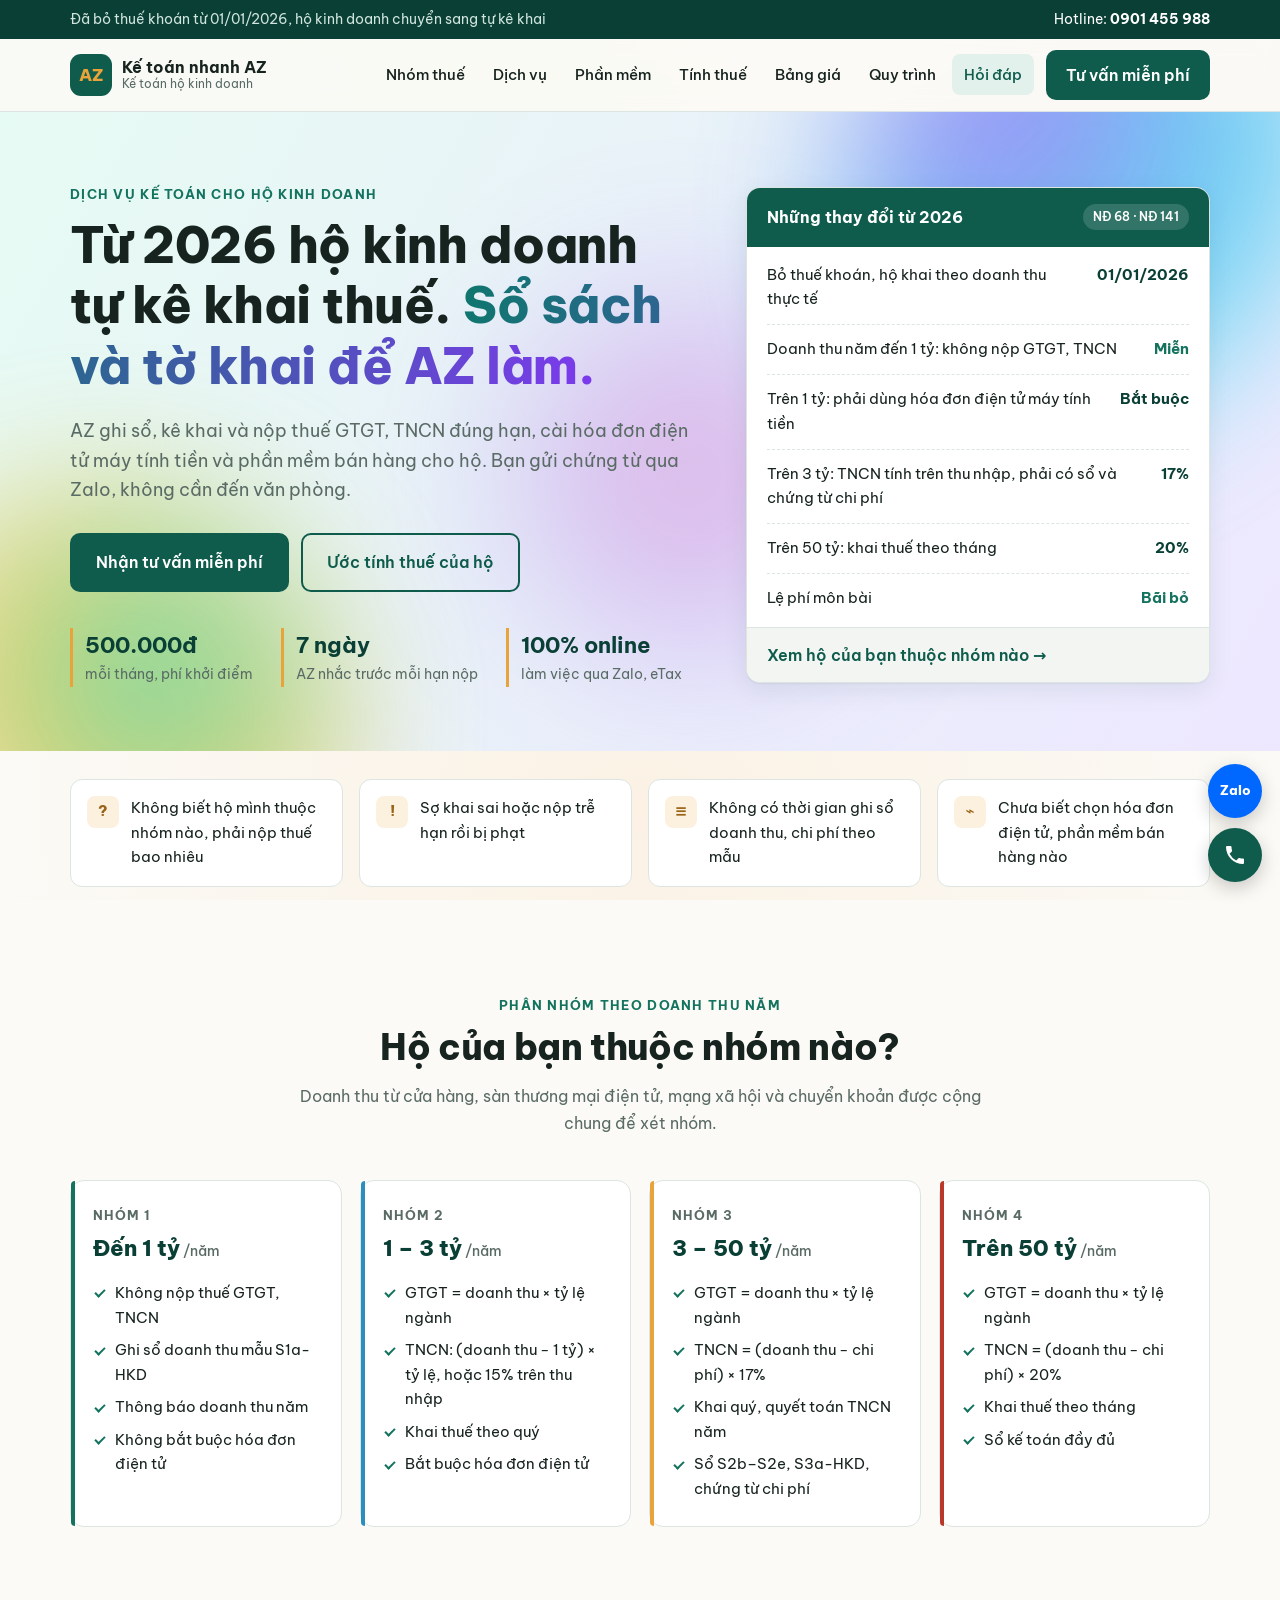
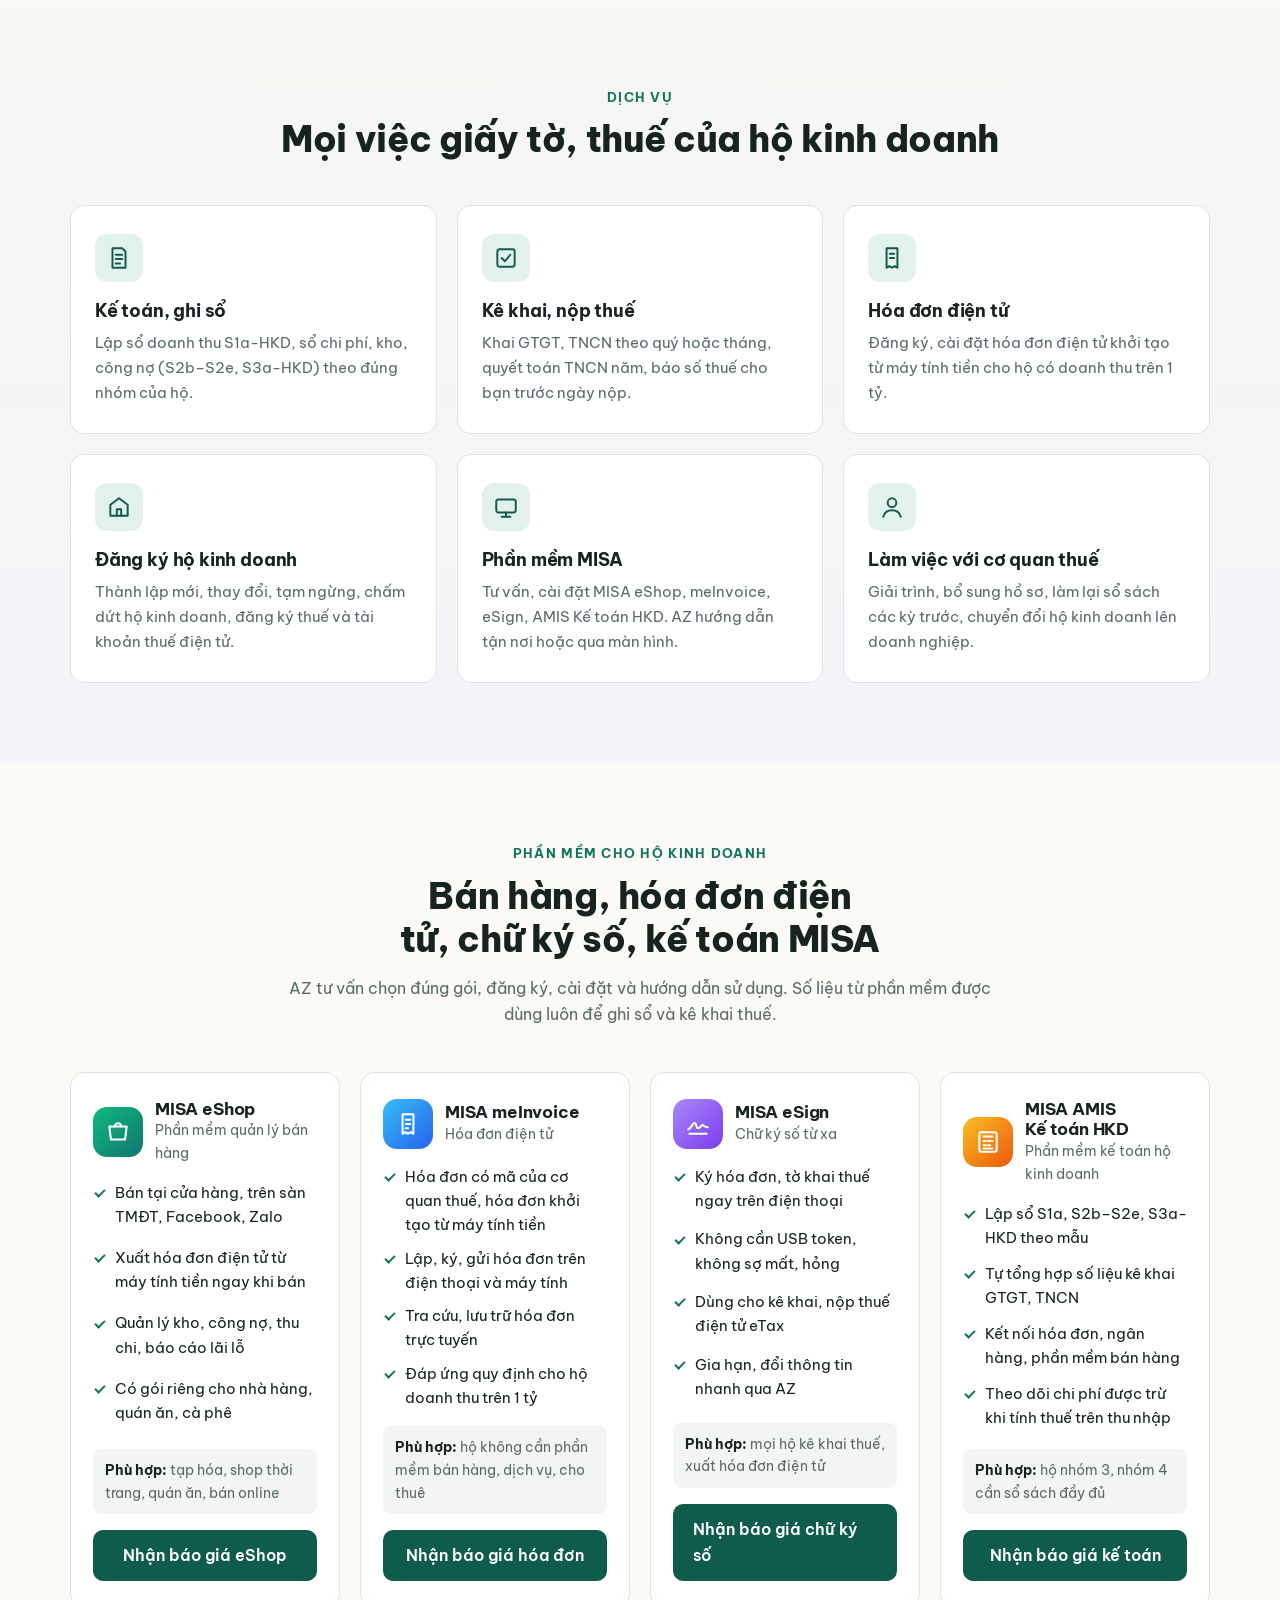
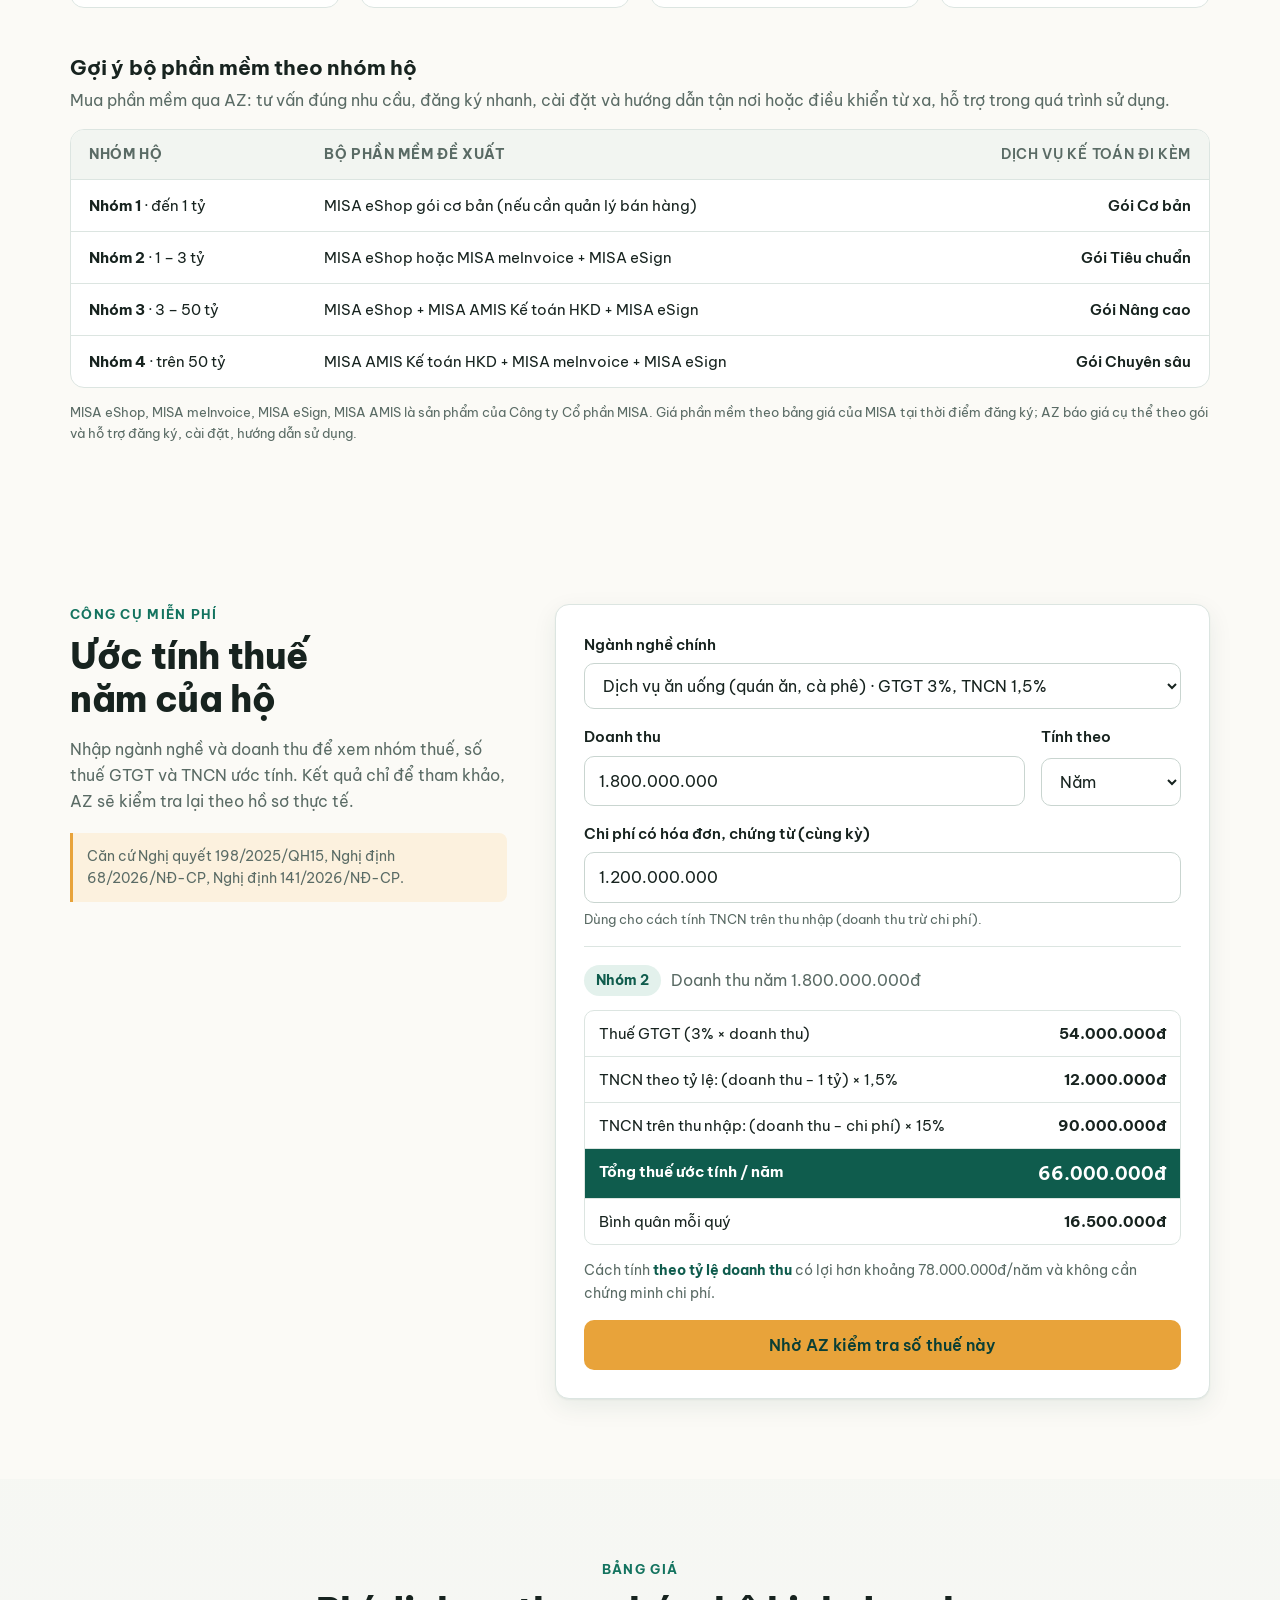
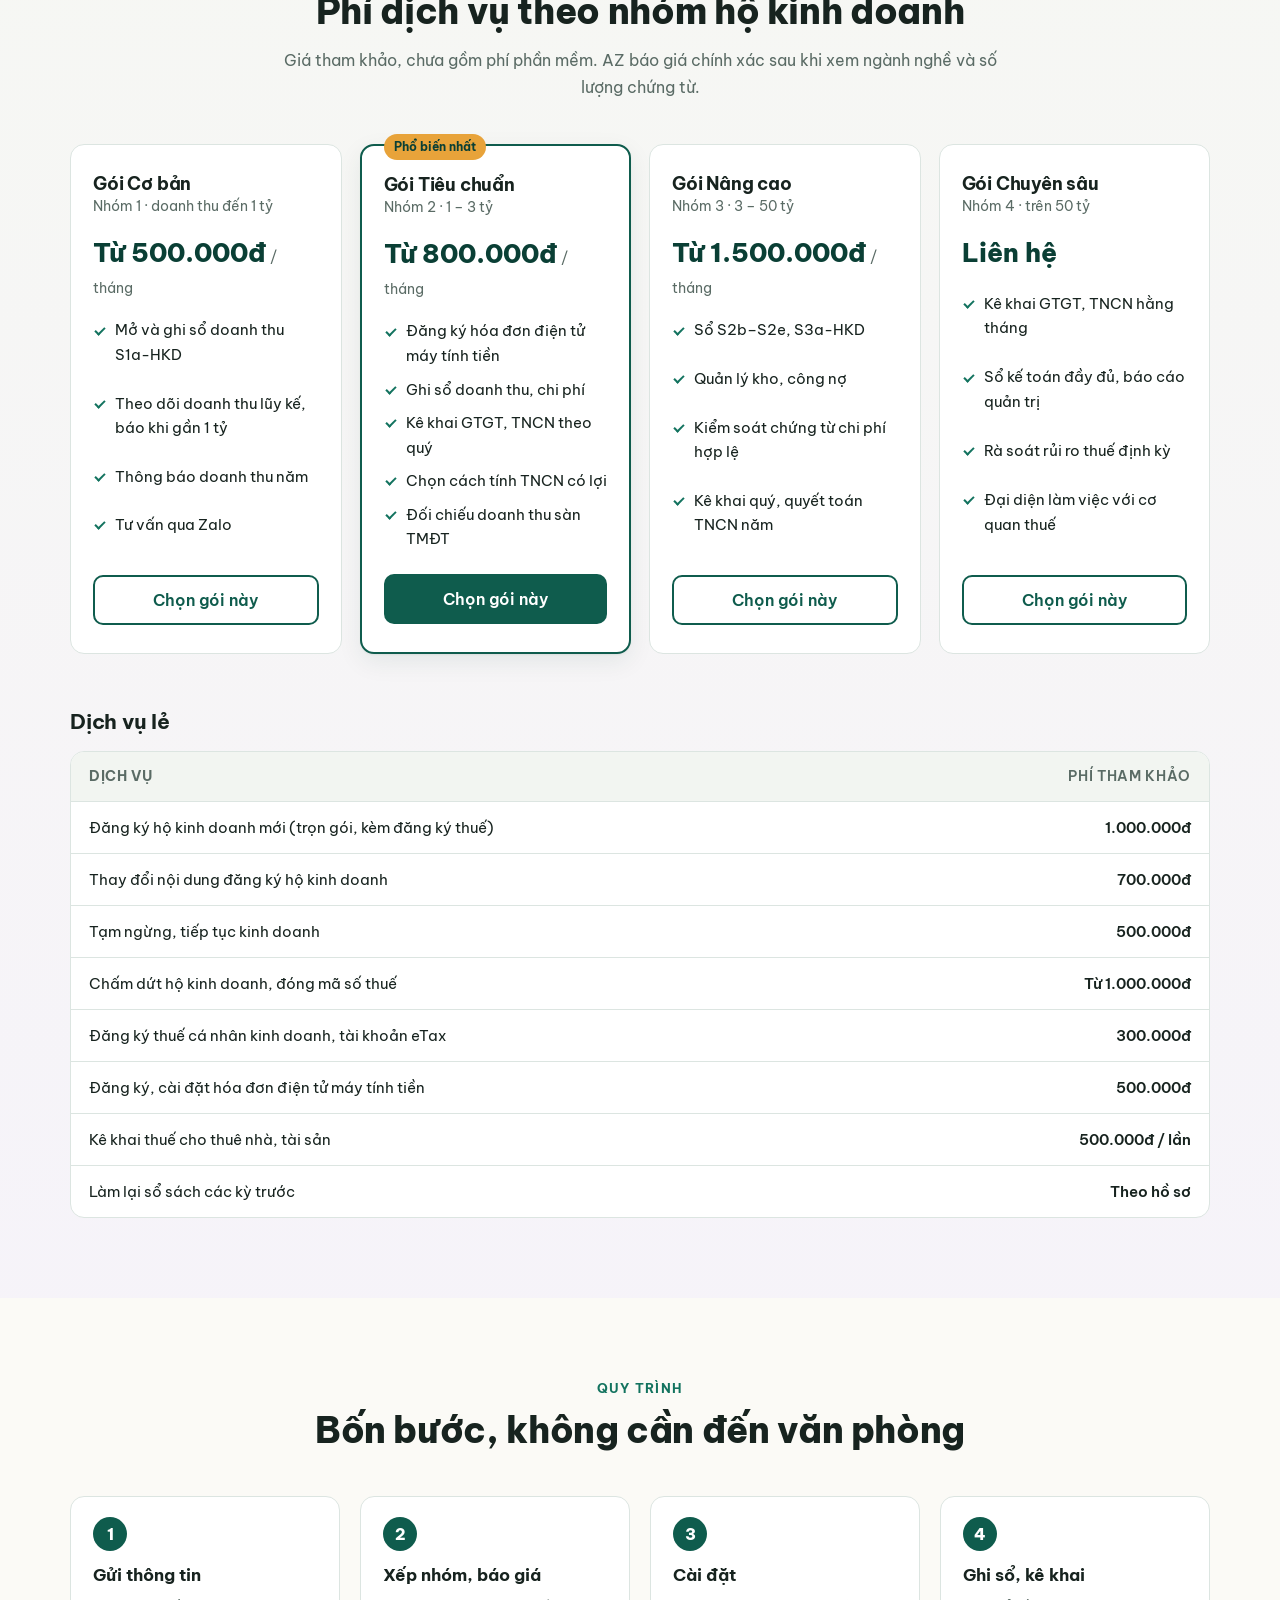
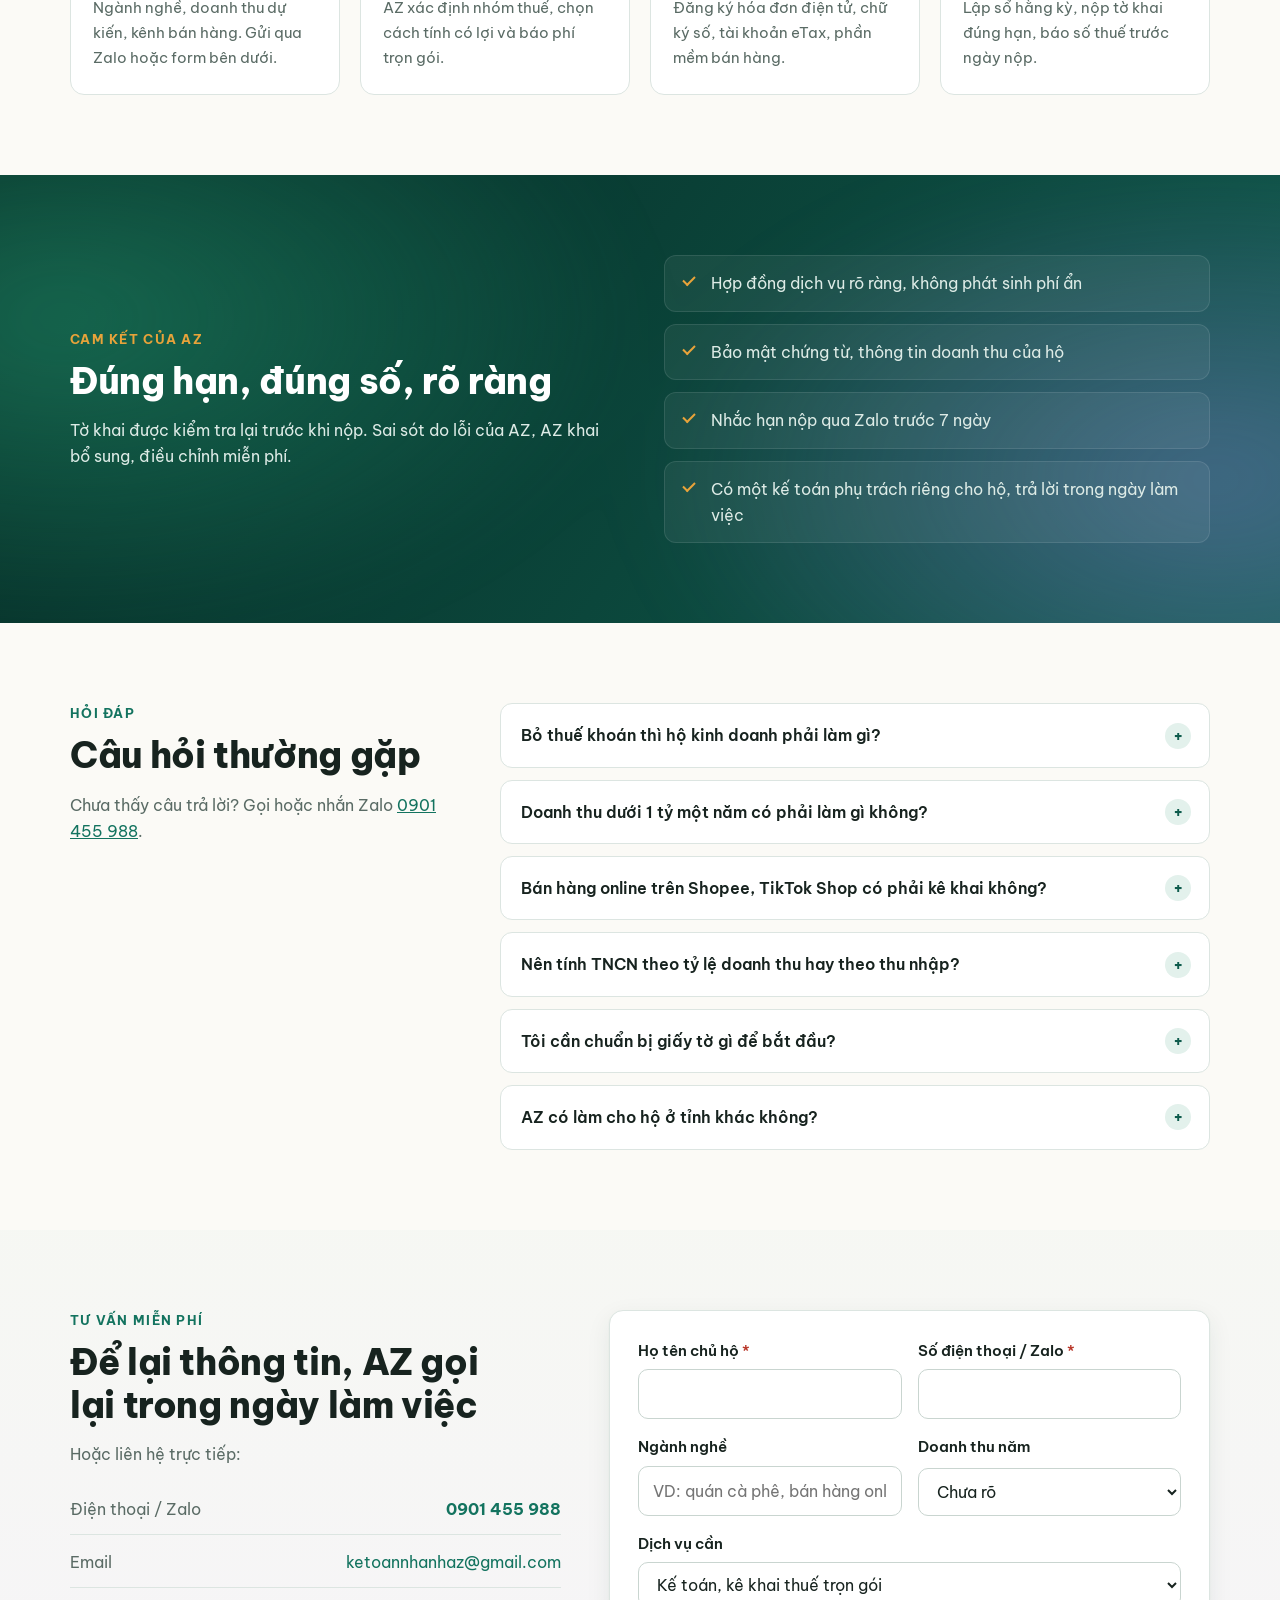
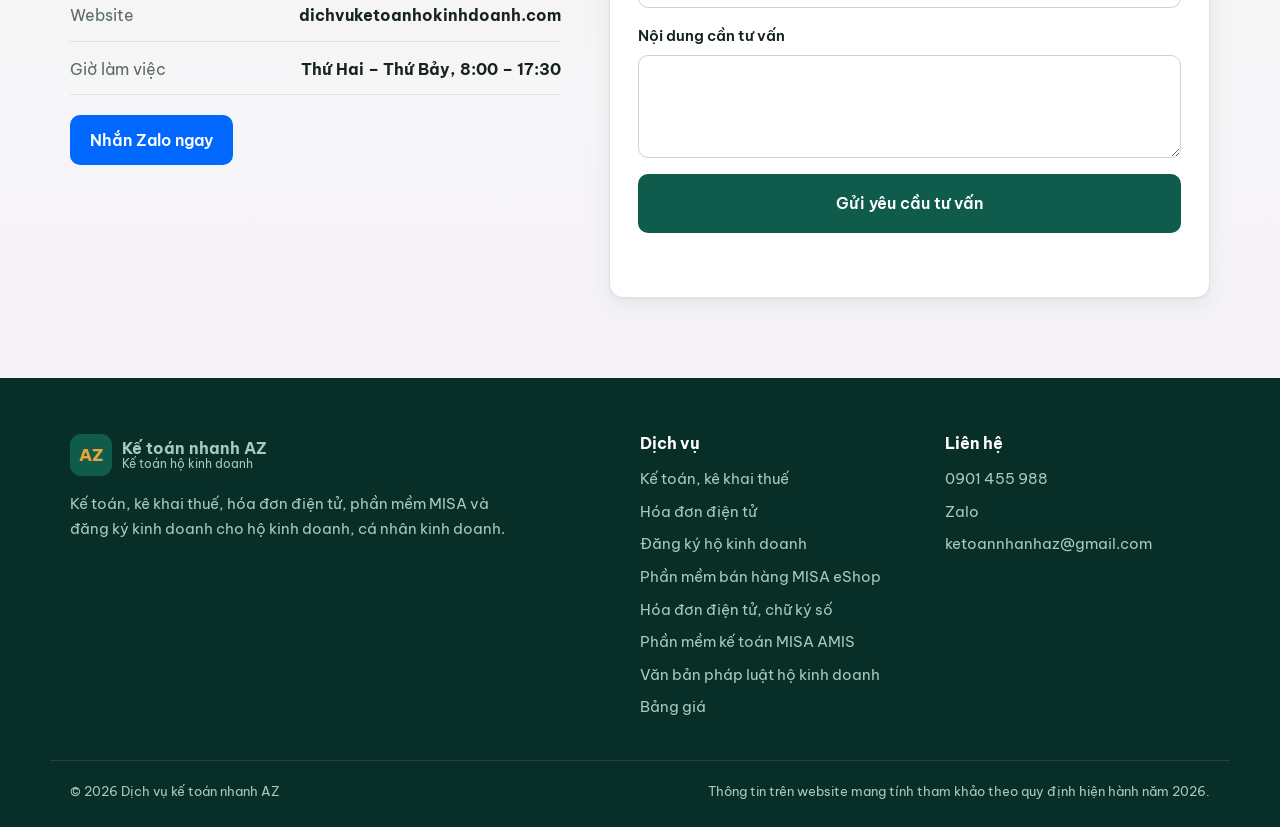
==== docs/index.html @ 09fbd930 "Khởi tạo website Kế toán nhanh AZ - Trang chủ dịch vụ kế toán hộ kinh doanh (docs/) - Trang văn bản " ====
<!DOCTYPE html>
<html lang="vi">
<head>
  <meta charset="utf-8">
  <meta name="viewport" content="width=device-width, initial-scale=1">
  <title>Dịch vụ kế toán hộ kinh doanh | Kế toán nhanh AZ</title>
  <meta name="description" content="Dịch vụ kế toán, kê khai thuế hộ kinh doanh 2026. Tư vấn, cài đặt phần mềm bán hàng MISA eShop, hóa đơn điện tử meInvoice, chữ ký số eSign, kế toán AMIS. Gọi/Zalo 0901 455 988.">
  <meta name="keywords" content="kế toán hộ kinh doanh, kê khai thuế hộ kinh doanh, MISA eShop, phần mềm bán hàng, hóa đơn điện tử máy tính tiền, MISA meInvoice, chữ ký số MISA eSign, MISA AMIS kế toán hộ kinh doanh">
  <link rel="canonical" href="https://dichvuketoanhokinhdoanh.com/">
  <meta property="og:type" content="website">
  <meta property="og:title" content="Kế toán hộ kinh doanh trọn gói | Kế toán nhanh AZ">
  <meta property="og:description" content="Hộ kinh doanh tự kê khai thuế từ 2026. AZ lo sổ sách, tờ khai, hóa đơn điện tử. Phí từ 500.000đ/tháng.">
  <meta property="og:url" content="https://dichvuketoanhokinhdoanh.com/">
  <meta name="theme-color" content="#0F5C4D">
  <link rel="icon" href="img/favicon.svg" type="image/svg+xml">
  <link rel="preconnect" href="https://fonts.googleapis.com">
  <link rel="preconnect" href="https://fonts.gstatic.com" crossorigin>
  <link rel="stylesheet" href="https://fonts.googleapis.com/css2?family=Be+Vietnam+Pro:wght@400;500;600;700;800&display=swap">
  <link rel="stylesheet" href="css/style.css">
  <script type="application/ld+json">
  {
    "@context": "https://schema.org",
    "@type": "AccountingService",
    "name": "Dịch vụ kế toán nhanh AZ",
    "url": "https://dichvuketoanhokinhdoanh.com/",
    "telephone": "+84901455988",
    "areaServed": "VN",
    "priceRange": "Từ 500.000đ/tháng",
    "description": "Kế toán, kê khai thuế, hóa đơn điện tử và đăng ký kinh doanh cho hộ kinh doanh."
  }
  </script>
</head>
<body>

<a class="skip" href="#main">Bỏ qua điều hướng</a>

<div class="topbar">
  <div class="container topbar__in">
    <span>Đã bỏ thuế khoán từ 01/01/2026, hộ kinh doanh chuyển sang tự kê khai</span>
    <a href="tel:0901455988" class="topbar__phone">Hotline: <b>0901 455 988</b></a>
  </div>
</div>

<header class="header" id="top">
  <div class="container header__in">
    <a href="#top" class="logo" aria-label="Kế toán nhanh AZ, về đầu trang">
      <span class="logo__mark">AZ</span>
      <span class="logo__text"><b>Kế toán nhanh AZ</b><small>Kế toán hộ kinh doanh</small></span>
    </a>
    <nav class="nav" id="nav" aria-label="Điều hướng chính">
      <a href="#nhom-ho">Nhóm thuế</a>
      <a href="#dich-vu">Dịch vụ</a>
      <a href="#phan-mem">Phần mềm</a>
      <a href="#tinh-thue">Tính thuế</a>
      <a href="#bang-gia">Bảng giá</a>
      <a href="#quy-trinh">Quy trình</a>
      <a href="#hoi-dap">Hỏi đáp</a>
      <a href="#lien-he" class="btn btn--primary nav__cta">Tư vấn miễn phí</a>
    </nav>
    <button class="menu-btn" id="menuBtn" aria-label="Mở menu" aria-expanded="false" aria-controls="nav">
      <span></span><span></span><span></span>
    </button>
  </div>
</header>

<main id="main">

  <!-- HERO -->
  <section class="hero">
    <div class="container hero__grid">
      <div class="hero__copy">
        <p class="eyebrow">Dịch vụ kế toán cho hộ kinh doanh</p>
        <h1>Từ 2026 hộ kinh doanh tự kê khai thuế. <span class="hl">Sổ sách và tờ khai để AZ làm.</span></h1>
        <p class="lead">AZ ghi sổ, kê khai và nộp thuế GTGT, TNCN đúng hạn, cài hóa đơn điện tử máy tính tiền và phần mềm bán hàng cho hộ. Bạn gửi chứng từ qua Zalo, không cần đến văn phòng.</p>
        <div class="hero__actions">
          <a href="#lien-he" class="btn btn--primary btn--lg">Nhận tư vấn miễn phí</a>
          <a href="#tinh-thue" class="btn btn--ghost btn--lg">Ước tính thuế của hộ</a>
        </div>
        <ul class="hero__facts">
          <li><b>500.000đ</b><span>mỗi tháng, phí khởi điểm</span></li>
          <li><b>7 ngày</b><span>AZ nhắc trước mỗi hạn nộp</span></li>
          <li><b>100% online</b><span>làm việc qua Zalo, eTax</span></li>
        </ul>
      </div>

      <aside class="hero__card" aria-label="Thay đổi chính sách thuế 2026">
        <div class="ledger__head">
          <span>Những thay đổi từ 2026</span>
          <span class="pill">NĐ 68 · NĐ 141</span>
        </div>
        <ul class="ledger">
          <li><span>Bỏ thuế khoán, hộ khai theo doanh thu thực tế</span><b>01/01/2026</b></li>
          <li><span>Doanh thu năm đến 1 tỷ: không nộp GTGT, TNCN</span><b class="ok">Miễn</b></li>
          <li><span>Trên 1 tỷ: phải dùng hóa đơn điện tử máy tính tiền</span><b>Bắt buộc</b></li>
          <li><span>Trên 3 tỷ: TNCN tính trên thu nhập, phải có sổ và chứng từ chi phí</span><b>17%</b></li>
          <li><span>Trên 50 tỷ: khai thuế theo tháng</span><b>20%</b></li>
          <li><span>Lệ phí môn bài</span><b class="ok">Bãi bỏ</b></li>
        </ul>
        <a href="#nhom-ho" class="hero__card-link">Xem hộ của bạn thuộc nhóm nào →</a>
      </aside>
    </div>
  </section>

  <!-- PAIN POINTS -->
  <section class="section section--tight">
    <div class="container">
      <div class="pains">
        <div class="pain"><span class="pain__ic" aria-hidden="true">?</span><p>Không biết hộ mình thuộc nhóm nào, phải nộp thuế bao nhiêu</p></div>
        <div class="pain"><span class="pain__ic" aria-hidden="true">!</span><p>Sợ khai sai hoặc nộp trễ hạn rồi bị phạt</p></div>
        <div class="pain"><span class="pain__ic" aria-hidden="true">≡</span><p>Không có thời gian ghi sổ doanh thu, chi phí theo mẫu</p></div>
        <div class="pain"><span class="pain__ic" aria-hidden="true">⌁</span><p>Chưa biết chọn hóa đơn điện tử, phần mềm bán hàng nào</p></div>
      </div>
    </div>
  </section>

  <!-- NHÓM HỘ -->
  <section class="section" id="nhom-ho">
    <div class="container">
      <div class="section__head">
        <p class="eyebrow">Phân nhóm theo doanh thu năm</p>
        <h2>Hộ của bạn thuộc nhóm nào?</h2>
        <p class="muted">Doanh thu từ cửa hàng, sàn thương mại điện tử, mạng xã hội và chuyển khoản được cộng chung để xét nhóm.</p>
      </div>
      <div class="groups" id="groups"></div>
    </div>
  </section>

  <!-- DỊCH VỤ -->
  <section class="section section--alt" id="dich-vu">
    <div class="container">
      <div class="section__head">
        <p class="eyebrow">Dịch vụ</p>
        <h2>Mọi việc giấy tờ, thuế của hộ kinh doanh</h2>
      </div>
      <div class="services">
        <article class="service">
          <div class="service__ic" aria-hidden="true"><svg viewBox="0 0 24 24"><path d="M6 3h9l3 3v15H6z"/><path d="M9 9h6M9 13h6M9 17h4"/></svg></div>
          <h3>Kế toán, ghi sổ</h3>
          <p>Lập sổ doanh thu S1a-HKD, sổ chi phí, kho, công nợ (S2b–S2e, S3a-HKD) theo đúng nhóm của hộ.</p>
        </article>
        <article class="service">
          <div class="service__ic" aria-hidden="true"><svg viewBox="0 0 24 24"><rect x="4" y="4" width="16" height="16" rx="2"/><path d="M8 12l3 3 5-6"/></svg></div>
          <h3>Kê khai, nộp thuế</h3>
          <p>Khai GTGT, TNCN theo quý hoặc tháng, quyết toán TNCN năm, báo số thuế cho bạn trước ngày nộp.</p>
        </article>
        <article class="service">
          <div class="service__ic" aria-hidden="true"><svg viewBox="0 0 24 24"><path d="M7 3h10v18l-2.5-1.5L12 21l-2.5-1.5L7 21z"/><path d="M10 8h4M10 12h4"/></svg></div>
          <h3>Hóa đơn điện tử</h3>
          <p>Đăng ký, cài đặt hóa đơn điện tử khởi tạo từ máy tính tiền cho hộ có doanh thu trên 1 tỷ.</p>
        </article>
        <article class="service">
          <div class="service__ic" aria-hidden="true"><svg viewBox="0 0 24 24"><path d="M4 10l8-6 8 6v10H4z"/><path d="M10 20v-6h4v6"/></svg></div>
          <h3>Đăng ký hộ kinh doanh</h3>
          <p>Thành lập mới, thay đổi, tạm ngừng, chấm dứt hộ kinh doanh, đăng ký thuế và tài khoản thuế điện tử.</p>
        </article>
        <article class="service">
          <div class="service__ic" aria-hidden="true"><svg viewBox="0 0 24 24"><rect x="3" y="5" width="18" height="12" rx="2"/><path d="M8 21h8M12 17v4"/></svg></div>
          <h3>Phần mềm MISA</h3>
          <p>Tư vấn, cài đặt MISA eShop, meInvoice, eSign, AMIS Kế toán HKD. AZ hướng dẫn tận nơi hoặc qua màn hình.</p>
        </article>
        <article class="service">
          <div class="service__ic" aria-hidden="true"><svg viewBox="0 0 24 24"><circle cx="12" cy="8" r="4"/><path d="M4 21c1-4 4-6 8-6s7 2 8 6"/></svg></div>
          <h3>Làm việc với cơ quan thuế</h3>
          <p>Giải trình, bổ sung hồ sơ, làm lại sổ sách các kỳ trước, chuyển đổi hộ kinh doanh lên doanh nghiệp.</p>
        </article>
      </div>
    </div>
  </section>

  <!-- PHẦN MỀM MISA -->
  <section class="section" id="phan-mem">
    <div class="container">
      <div class="section__head">
        <p class="eyebrow">Phần mềm cho hộ kinh doanh</p>
        <h2>Bán hàng, hóa đơn điện tử, chữ ký số, kế toán MISA</h2>
        <p class="muted">AZ tư vấn chọn đúng gói, đăng ký, cài đặt và hướng dẫn sử dụng. Số liệu từ phần mềm được dùng luôn để ghi sổ và kê khai thuế.</p>
      </div>

      <div class="soft-grid">
        <article class="soft">
          <div class="soft__top">
            <span class="soft__logo soft__logo--shop" aria-hidden="true">
              <svg viewBox="0 0 24 24"><path d="M4 7h16l-1.5 12h-13z"/><path d="M9 7a3 3 0 016 0"/></svg>
            </span>
            <div><h3>MISA eShop</h3><p class="soft__sub">Phần mềm quản lý bán hàng</p></div>
          </div>
          <ul>
            <li>Bán tại cửa hàng, trên sàn TMĐT, Facebook, Zalo</li>
            <li>Xuất hóa đơn điện tử từ máy tính tiền ngay khi bán</li>
            <li>Quản lý kho, công nợ, thu chi, báo cáo lãi lỗ</li>
            <li>Có gói riêng cho nhà hàng, quán ăn, cà phê</li>
          </ul>
          <p class="soft__fit"><b>Phù hợp:</b> tạp hóa, shop thời trang, quán ăn, bán online</p>
          <a href="#lien-he" class="btn btn--primary" data-plan="MISA eShop" data-service="Phần mềm bán hàng MISA eShop">Nhận báo giá eShop</a>
        </article>

        <article class="soft">
          <div class="soft__top">
            <span class="soft__logo soft__logo--inv" aria-hidden="true">
              <svg viewBox="0 0 24 24"><path d="M7 3h10v18l-2.5-1.5L12 21l-2.5-1.5L7 21z"/><path d="M10 8h4M10 12h4M10 16h2"/></svg>
            </span>
            <div><h3>MISA meInvoice</h3><p class="soft__sub">Hóa đơn điện tử</p></div>
          </div>
          <ul>
            <li>Hóa đơn có mã của cơ quan thuế, hóa đơn khởi tạo từ máy tính tiền</li>
            <li>Lập, ký, gửi hóa đơn trên điện thoại và máy tính</li>
            <li>Tra cứu, lưu trữ hóa đơn trực tuyến</li>
            <li>Đáp ứng quy định cho hộ doanh thu trên 1 tỷ</li>
          </ul>
          <p class="soft__fit"><b>Phù hợp:</b> hộ không cần phần mềm bán hàng, dịch vụ, cho thuê</p>
          <a href="#lien-he" class="btn btn--primary" data-plan="MISA meInvoice" data-service="Hóa đơn điện tử MISA meInvoice">Nhận báo giá hóa đơn</a>
        </article>

        <article class="soft">
          <div class="soft__top">
            <span class="soft__logo soft__logo--sign" aria-hidden="true">
              <svg viewBox="0 0 24 24"><path d="M3 17c3-1 4-6 6-6s1 5 3 5 3-3 4-3 2 2 5 2"/><path d="M4 21h16"/></svg>
            </span>
            <div><h3>MISA eSign</h3><p class="soft__sub">Chữ ký số từ xa</p></div>
          </div>
          <ul>
            <li>Ký hóa đơn, tờ khai thuế ngay trên điện thoại</li>
            <li>Không cần USB token, không sợ mất, hỏng</li>
            <li>Dùng cho kê khai, nộp thuế điện tử eTax</li>
            <li>Gia hạn, đổi thông tin nhanh qua AZ</li>
          </ul>
          <p class="soft__fit"><b>Phù hợp:</b> mọi hộ kê khai thuế, xuất hóa đơn điện tử</p>
          <a href="#lien-he" class="btn btn--primary" data-plan="MISA eSign" data-service="Chữ ký số MISA eSign">Nhận báo giá chữ ký số</a>
        </article>

        <article class="soft">
          <div class="soft__top">
            <span class="soft__logo soft__logo--acc" aria-hidden="true">
              <svg viewBox="0 0 24 24"><rect x="4" y="3" width="16" height="18" rx="2"/><path d="M8 7h8M8 11h2M12 11h2M16 11h0M8 15h2M12 15h2M8 18h8"/></svg>
            </span>
            <div><h3>MISA AMIS Kế toán HKD</h3><p class="soft__sub">Phần mềm kế toán hộ kinh doanh</p></div>
          </div>
          <ul>
            <li>Lập sổ S1a, S2b–S2e, S3a-HKD theo mẫu</li>
            <li>Tự tổng hợp số liệu kê khai GTGT, TNCN</li>
            <li>Kết nối hóa đơn, ngân hàng, phần mềm bán hàng</li>
            <li>Theo dõi chi phí được trừ khi tính thuế trên thu nhập</li>
          </ul>
          <p class="soft__fit"><b>Phù hợp:</b> hộ nhóm 3, nhóm 4 cần sổ sách đầy đủ</p>
          <a href="#lien-he" class="btn btn--primary" data-plan="MISA AMIS Kế toán HKD" data-service="Phần mềm kế toán MISA AMIS">Nhận báo giá kế toán</a>
        </article>
      </div>

      <div class="combo">
        <div class="combo__head">
          <h3>Gợi ý bộ phần mềm theo nhóm hộ</h3>
          <p class="muted">Mua phần mềm qua AZ: tư vấn đúng nhu cầu, đăng ký nhanh, cài đặt và hướng dẫn tận nơi hoặc điều khiển từ xa, hỗ trợ trong quá trình sử dụng.</p>
        </div>
        <div class="table-wrap">
          <table class="table">
            <thead><tr><th scope="col">Nhóm hộ</th><th scope="col">Bộ phần mềm đề xuất</th><th scope="col" class="r">Dịch vụ kế toán đi kèm</th></tr></thead>
            <tbody>
              <tr><td><b>Nhóm 1</b> · đến 1 tỷ</td><td>MISA eShop gói cơ bản (nếu cần quản lý bán hàng)</td><td class="r">Gói Cơ bản</td></tr>
              <tr><td><b>Nhóm 2</b> · 1 – 3 tỷ</td><td>MISA eShop hoặc MISA meInvoice + MISA eSign</td><td class="r">Gói Tiêu chuẩn</td></tr>
              <tr><td><b>Nhóm 3</b> · 3 – 50 tỷ</td><td>MISA eShop + MISA AMIS Kế toán HKD + MISA eSign</td><td class="r">Gói Nâng cao</td></tr>
              <tr><td><b>Nhóm 4</b> · trên 50 tỷ</td><td>MISA AMIS Kế toán HKD + MISA meInvoice + MISA eSign</td><td class="r">Gói Chuyên sâu</td></tr>
            </tbody>
          </table>
        </div>
        <p class="disclaimer">MISA eShop, MISA meInvoice, MISA eSign, MISA AMIS là sản phẩm của Công ty Cổ phần MISA. Giá phần mềm theo bảng giá của MISA tại thời điểm đăng ký; AZ báo giá cụ thể theo gói và hỗ trợ đăng ký, cài đặt, hướng dẫn sử dụng.</p>
      </div>
    </div>
  </section>

  <!-- TÍNH THUẾ -->
  <section class="section" id="tinh-thue">
    <div class="container calc">
      <div class="calc__intro">
        <p class="eyebrow">Công cụ miễn phí</p>
        <h2>Ước tính thuế năm của hộ</h2>
        <p class="muted">Nhập ngành nghề và doanh thu để xem nhóm thuế, số thuế GTGT và TNCN ước tính. Kết quả chỉ để tham khảo, AZ sẽ kiểm tra lại theo hồ sơ thực tế.</p>
        <p class="note">Căn cứ Nghị quyết 198/2025/QH15, Nghị định 68/2026/NĐ-CP, Nghị định 141/2026/NĐ-CP.</p>
      </div>
      <form class="card calc__form" id="calcForm" novalidate>
        <label class="field">
          <span>Ngành nghề chính</span>
          <select id="cIndustry"></select>
        </label>
        <div class="field-row">
          <label class="field">
            <span>Doanh thu</span>
            <input id="cRevenue" inputmode="numeric" autocomplete="off" value="1.800.000.000">
          </label>
          <label class="field field--sm">
            <span>Tính theo</span>
            <select id="cPeriod"><option value="year">Năm</option><option value="month">Tháng</option></select>
          </label>
        </div>
        <label class="field">
          <span>Chi phí có hóa đơn, chứng từ (cùng kỳ)</span>
          <input id="cCost" inputmode="numeric" autocomplete="off" value="1.200.000.000">
          <small>Dùng cho cách tính TNCN trên thu nhập (doanh thu trừ chi phí).</small>
        </label>
        <div class="result" id="calcResult" aria-live="polite"></div>
      </form>
    </div>
  </section>

  <!-- BẢNG GIÁ -->
  <section class="section section--alt" id="bang-gia">
    <div class="container">
      <div class="section__head">
        <p class="eyebrow">Bảng giá</p>
        <h2>Phí dịch vụ theo nhóm hộ kinh doanh</h2>
        <p class="muted">Giá tham khảo, chưa gồm phí phần mềm. AZ báo giá chính xác sau khi xem ngành nghề và số lượng chứng từ.</p>
      </div>
      <div class="plans" id="plans"></div>

      <div class="extras">
        <h3>Dịch vụ lẻ</h3>
        <div class="table-wrap">
          <table class="table">
            <thead><tr><th scope="col">Dịch vụ</th><th scope="col" class="r">Phí tham khảo</th></tr></thead>
            <tbody>
              <tr><td>Đăng ký hộ kinh doanh mới (trọn gói, kèm đăng ký thuế)</td><td class="r num">1.000.000đ</td></tr>
              <tr><td>Thay đổi nội dung đăng ký hộ kinh doanh</td><td class="r num">700.000đ</td></tr>
              <tr><td>Tạm ngừng, tiếp tục kinh doanh</td><td class="r num">500.000đ</td></tr>
              <tr><td>Chấm dứt hộ kinh doanh, đóng mã số thuế</td><td class="r num">Từ 1.000.000đ</td></tr>
              <tr><td>Đăng ký thuế cá nhân kinh doanh, tài khoản eTax</td><td class="r num">300.000đ</td></tr>
              <tr><td>Đăng ký, cài đặt hóa đơn điện tử máy tính tiền</td><td class="r num">500.000đ</td></tr>
              <tr><td>Kê khai thuế cho thuê nhà, tài sản</td><td class="r num">500.000đ / lần</td></tr>
              <tr><td>Làm lại sổ sách các kỳ trước</td><td class="r">Theo hồ sơ</td></tr>
            </tbody>
          </table>
        </div>
      </div>
    </div>
  </section>

  <!-- QUY TRÌNH -->
  <section class="section" id="quy-trinh">
    <div class="container">
      <div class="section__head">
        <p class="eyebrow">Quy trình</p>
        <h2>Bốn bước, không cần đến văn phòng</h2>
      </div>
      <ol class="steps">
        <li><b>Gửi thông tin</b><p>Ngành nghề, doanh thu dự kiến, kênh bán hàng. Gửi qua Zalo hoặc form bên dưới.</p></li>
        <li><b>Xếp nhóm, báo giá</b><p>AZ xác định nhóm thuế, chọn cách tính có lợi và báo phí trọn gói.</p></li>
        <li><b>Cài đặt</b><p>Đăng ký hóa đơn điện tử, chữ ký số, tài khoản eTax, phần mềm bán hàng.</p></li>
        <li><b>Ghi sổ, kê khai</b><p>Lập sổ hằng kỳ, nộp tờ khai đúng hạn, báo số thuế trước ngày nộp.</p></li>
      </ol>
    </div>
  </section>

  <!-- CAM KẾT -->
  <section class="section section--dark">
    <div class="container commit">
      <div>
        <p class="eyebrow eyebrow--light">Cam kết của AZ</p>
        <h2>Đúng hạn, đúng số, rõ ràng</h2>
        <p>Tờ khai được kiểm tra lại trước khi nộp. Sai sót do lỗi của AZ, AZ khai bổ sung, điều chỉnh miễn phí.</p>
      </div>
      <ul class="commit__list">
        <li>Hợp đồng dịch vụ rõ ràng, không phát sinh phí ẩn</li>
        <li>Bảo mật chứng từ, thông tin doanh thu của hộ</li>
        <li>Nhắc hạn nộp qua Zalo trước 7 ngày</li>
        <li>Có một kế toán phụ trách riêng cho hộ, trả lời trong ngày làm việc</li>
      </ul>
    </div>
  </section>

  <!-- FAQ -->
  <section class="section" id="hoi-dap">
    <div class="container faq-wrap">
      <div class="section__head section__head--left">
        <p class="eyebrow">Hỏi đáp</p>
        <h2>Câu hỏi thường gặp</h2>
        <p class="muted">Chưa thấy câu trả lời? Gọi hoặc nhắn Zalo <a href="tel:0901455988">0901 455 988</a>.</p>
      </div>
      <div class="faq">
        <details>
          <summary>Bỏ thuế khoán thì hộ kinh doanh phải làm gì?</summary>
          <p>Từ 01/01/2026 hộ không còn nộp theo mức khoán mà tự kê khai doanh thu thực tế. Hộ cần ghi sổ doanh thu, xác định nhóm theo doanh thu năm, khai thuế theo quý (hoặc tháng với hộ trên 50 tỷ) và dùng hóa đơn điện tử nếu doanh thu trên 1 tỷ.</p>
        </details>
        <details>
          <summary>Doanh thu dưới 1 tỷ một năm có phải làm gì không?</summary>
          <p>Hộ không phải nộp thuế GTGT, TNCN nhưng vẫn phải ghi sổ doanh thu theo mẫu S1a-HKD và thông báo doanh thu năm cho cơ quan thuế. AZ có gói Cơ bản từ 500.000đ/tháng cho nhóm này và theo dõi doanh thu lũy kế, báo bạn khi gần chạm ngưỡng 1 tỷ.</p>
        </details>
        <details>
          <summary>Bán hàng online trên Shopee, TikTok Shop có phải kê khai không?</summary>
          <p>Có. Doanh thu từ tất cả sàn, mạng xã hội và cửa hàng được cộng chung để xét ngưỡng. Phần thuế sàn đã khấu trừ, nộp thay thì không khai lại. AZ đối chiếu báo cáo của sàn hằng kỳ để tránh khai trùng hoặc khai thiếu.</p>
        </details>
        <details>
          <summary>Nên tính TNCN theo tỷ lệ doanh thu hay theo thu nhập?</summary>
          <p>Với hộ doanh thu từ 1 đến 3 tỷ, nếu chi phí có chứng từ chiếm tỷ trọng lớn thì tính trên thu nhập (15%) thường có lợi hơn. Công cụ <a href="#tinh-thue">ước tính thuế</a> ở trên so sánh cả hai cách để bạn tham khảo.</p>
        </details>
        <details>
          <summary>Tôi cần chuẩn bị giấy tờ gì để bắt đầu?</summary>
          <p>Giấy chứng nhận đăng ký hộ kinh doanh, CCCD của chủ hộ, tài khoản ngân hàng nhận tiền bán hàng, hóa đơn mua vào và chứng từ chi phí trong kỳ, báo cáo doanh thu từ sàn (nếu bán online), hợp đồng thuê mặt bằng.</p>
        </details>
        <details>
          <summary>AZ có làm cho hộ ở tỉnh khác không?</summary>
          <p>Có. Việc ghi sổ, kê khai và nộp thuế đều làm online qua cổng thuế điện tử, nên AZ phục vụ hộ kinh doanh trên toàn quốc.</p>
        </details>
      </div>
    </div>
  </section>

  <!-- LIÊN HỆ -->
  <section class="section section--alt" id="lien-he">
    <div class="container contact">
      <div class="contact__info">
        <p class="eyebrow">Tư vấn miễn phí</p>
        <h2>Để lại thông tin, AZ gọi lại trong ngày làm việc</h2>
        <p class="muted">Hoặc liên hệ trực tiếp:</p>
        <ul class="contact__list">
          <li><span>Điện thoại / Zalo</span><a href="tel:0901455988"><b>0901 455 988</b></a></li>
          <li><span>Email</span><a href="mailto:ketoannhanhaz@gmail.com">ketoannhanhaz@gmail.com</a></li>
          <li><span>Website</span><b>dichvuketoanhokinhdoanh.com</b></li>
          <li><span>Giờ làm việc</span><b>Thứ Hai – Thứ Bảy, 8:00 – 17:30</b></li>
        </ul>
        <a class="btn btn--zalo" href="https://zalo.me/0901455988" target="_blank" rel="noopener">Nhắn Zalo ngay</a>
      </div>

      <form class="card form" id="leadForm" novalidate>
        <div class="field-row">
          <label class="field">
            <span>Họ tên chủ hộ <em>*</em></span>
            <input name="name" autocomplete="name" required>
          </label>
          <label class="field">
            <span>Số điện thoại / Zalo <em>*</em></span>
            <input name="phone" type="tel" inputmode="tel" autocomplete="tel" required>
          </label>
        </div>
        <div class="field-row">
          <label class="field">
            <span>Ngành nghề</span>
            <input name="industry" placeholder="VD: quán cà phê, bán hàng online">
          </label>
          <label class="field">
            <span>Doanh thu năm</span>
            <select name="revenue">
              <option>Chưa rõ</option>
              <option>Đến 1 tỷ</option>
              <option>1 – 3 tỷ</option>
              <option>3 – 50 tỷ</option>
              <option>Trên 50 tỷ</option>
            </select>
          </label>
        </div>
        <label class="field">
          <span>Dịch vụ cần</span>
          <select name="service">
            <option>Kế toán, kê khai thuế trọn gói</option>
            <option>Đăng ký hộ kinh doanh mới</option>
            <option>Hóa đơn điện tử máy tính tiền</option>
            <option>Phần mềm bán hàng MISA eShop</option>
            <option>Hóa đơn điện tử MISA meInvoice</option>
            <option>Chữ ký số MISA eSign</option>
            <option>Phần mềm kế toán MISA AMIS</option>
            <option>Trọn bộ phần mềm + dịch vụ kế toán</option>
            <option>Thay đổi, tạm ngừng, chấm dứt hộ kinh doanh</option>
            <option>Khác</option>
          </select>
        </label>
        <label class="field">
          <span>Nội dung cần tư vấn</span>
          <textarea name="note" rows="3"></textarea>
        </label>
        <button class="btn btn--primary btn--lg btn--block" type="submit">Gửi yêu cầu tư vấn</button>
        <p class="form__msg" id="formMsg" role="status"></p>
      </form>
    </div>
  </section>

</main>

<footer class="footer">
  <div class="container footer__grid">
    <div>
      <a href="#top" class="logo logo--light">
        <span class="logo__mark">AZ</span>
        <span class="logo__text"><b>Kế toán nhanh AZ</b><small>Kế toán hộ kinh doanh</small></span>
      </a>
      <p class="footer__desc">Kế toán, kê khai thuế, hóa đơn điện tử, phần mềm MISA và đăng ký kinh doanh cho hộ kinh doanh, cá nhân kinh doanh.</p>
    </div>
    <div>
      <h4>Dịch vụ</h4>
      <ul>
        <li><a href="#dich-vu">Kế toán, kê khai thuế</a></li>
        <li><a href="#dich-vu">Hóa đơn điện tử</a></li>
        <li><a href="#dich-vu">Đăng ký hộ kinh doanh</a></li>
        <li><a href="#phan-mem">Phần mềm bán hàng MISA eShop</a></li>
        <li><a href="#phan-mem">Hóa đơn điện tử, chữ ký số</a></li>
        <li><a href="#phan-mem">Phần mềm kế toán MISA AMIS</a></li>
        <li><a href="van-ban-phap-luat-ho-kinh-doanh.html">Văn bản pháp luật hộ kinh doanh</a></li>
        <li><a href="#bang-gia">Bảng giá</a></li>
      </ul>
    </div>
    <div>
      <h4>Liên hệ</h4>
      <ul>
        <li><a href="tel:0901455988">0901 455 988</a></li>
        <li><a href="https://zalo.me/0901455988" target="_blank" rel="noopener">Zalo</a></li>
        <li><a href="mailto:ketoannhanhaz@gmail.com">ketoannhanhaz@gmail.com</a></li>
      </ul>
    </div>
  </div>
  <div class="container footer__bottom">
    <span>© <span id="year">2026</span> Dịch vụ kế toán nhanh AZ</span>
    <span>Thông tin trên website mang tính tham khảo theo quy định hiện hành năm 2026.</span>
  </div>
</footer>

<div class="float" aria-label="Liên hệ nhanh">
  <a href="https://zalo.me/0901455988" target="_blank" rel="noopener" class="float__btn float__btn--zalo" aria-label="Nhắn Zalo">Zalo</a>
  <a href="tel:0901455988" class="float__btn float__btn--call" aria-label="Gọi 0901 455 988">
    <svg viewBox="0 0 24 24" aria-hidden="true"><path d="M6.6 10.8a15 15 0 006.6 6.6l2.2-2.2a1 1 0 011-.25 11.4 11.4 0 003.6.57 1 1 0 011 1V20a1 1 0 01-1 1A17 17 0 013 4a1 1 0 011-1h3.5a1 1 0 011 1c0 1.25.2 2.45.57 3.57a1 1 0 01-.25 1z"/></svg>
  </a>
</div>

<script src="js/main.js"></script>
</body>
</html>
---- docs/css/style.css ----
/* =========================================================
   Kế toán nhanh AZ – Dịch vụ kế toán hộ kinh doanh
   ========================================================= */
:root {
  --green-900: #0A3F35;
  --green-700: #0F5C4D;
  --green-600: #13735F;
  --green-100: #E3F1EC;
  --amber: #E8A33A;
  --amber-100: #FCF1DE;
  --ink: #17231F;
  --muted: #5A6B65;
  --line: #DCE5E1;
  --bg: #FBFAF6;
  --bg-alt: #F2F5F1;
  --white: #FFFFFF;
  --zalo: #0068FF;
  --danger: #B9382A;
  --radius: 14px;
  --shadow: 0 1px 2px rgba(10, 63, 53, .06), 0 8px 24px rgba(10, 63, 53, .08);
  --font: "Be Vietnam Pro", system-ui, -apple-system, "Segoe UI", Roboto, sans-serif;
}

*, *::before, *::after { box-sizing: border-box; }
html { scroll-behavior: smooth; scroll-padding-top: 84px; }
body {
  margin: 0;
  font-family: var(--font);
  font-size: 16px;
  line-height: 1.65;
  color: var(--ink);
  background: var(--bg);
  -webkit-font-smoothing: antialiased;
}
img, svg { max-width: 100%; display: block; }
a { color: var(--green-600); }
h1, h2, h3, h4 { line-height: 1.2; margin: 0; letter-spacing: -.01em; text-wrap: balance; }
h1 { font-size: clamp(2rem, 4.4vw, 3.15rem); font-weight: 800; }
h2 { font-size: clamp(1.6rem, 3vw, 2.25rem); font-weight: 800; }
h3 { font-size: 1.15rem; font-weight: 700; }
p { margin: 0; }
button, input, select, textarea { font: inherit; color: inherit; }
:focus-visible { outline: 3px solid var(--amber); outline-offset: 2px; }
.num { font-variant-numeric: tabular-nums; }
.muted { color: var(--muted); }

.container { width: 100%; max-width: 1180px; margin: 0 auto; padding: 0 20px; }
.skip { position: absolute; left: -999px; top: 8px; background: var(--white); padding: 8px 12px; z-index: 100; }
.skip:focus { left: 8px; }

.eyebrow {
  font-size: .8rem; font-weight: 700; letter-spacing: .1em; text-transform: uppercase;
  color: var(--green-600); margin-bottom: 10px;
}
.eyebrow--light { color: var(--amber); }

/* ---------- Buttons ---------- */
.btn {
  display: inline-flex; align-items: center; justify-content: center; gap: 8px;
  padding: 10px 18px; border-radius: 10px; border: 2px solid transparent;
  font-weight: 600; text-decoration: none; cursor: pointer;
  transition: background .2s, color .2s, border-color .2s, transform .15s;
}
.btn:active { transform: translateY(1px); }
.btn--lg { padding: 14px 24px; font-size: 1.02rem; }
.btn--block { width: 100%; }
.btn--primary { background: var(--green-700); color: var(--white); }
.btn--primary:hover { background: var(--green-900); }
.btn--ghost { background: transparent; color: var(--green-700); border-color: var(--green-700); }
.btn--ghost:hover { background: var(--green-100); }
.btn--zalo { background: var(--zalo); color: var(--white); margin-top: 20px; }
.btn--zalo:hover { background: #0052cc; }
.btn--amber { background: var(--amber); color: var(--green-900); }
.btn--amber:hover { background: #d48f22; }

/* ---------- Topbar / Header ---------- */
.topbar { background: var(--green-900); color: #CFE5DD; font-size: .86rem; }
.topbar__in { display: flex; justify-content: space-between; gap: 12px; padding-top: 8px; padding-bottom: 8px; }
.topbar__phone { color: var(--white); text-decoration: none; white-space: nowrap; }

.header {
  position: sticky; top: 0; z-index: 50;
  background: rgba(251, 250, 246, .92);
  backdrop-filter: saturate(1.4) blur(10px);
  border-bottom: 1px solid var(--line);
}
.header__in { display: flex; align-items: center; justify-content: space-between; height: 72px; }

.logo { display: flex; align-items: center; gap: 10px; text-decoration: none; color: var(--ink); }
.logo__mark {
  display: grid; place-items: center; width: 42px; height: 42px; border-radius: 11px;
  background: var(--green-700); color: var(--amber); font-weight: 800; font-size: 1.05rem;
}
.logo__text { display: flex; flex-direction: column; line-height: 1.15; }
.logo__text b { font-size: 1.02rem; }
.logo__text small { color: var(--muted); font-size: .78rem; }
.logo--light { color: var(--white); }
.logo--light .logo__text small { color: #A9C9BE; }

.nav { display: flex; align-items: center; gap: 4px; }
.nav a:not(.btn) {
  padding: 8px 12px; border-radius: 8px; text-decoration: none; color: var(--ink);
  font-weight: 500; font-size: .95rem;
}
.nav a:not(.btn):hover, .nav a.is-active { background: var(--green-100); color: var(--green-700); }
.nav__cta { margin-left: 8px; }

.menu-btn {
  display: none; width: 44px; height: 44px; border: 1px solid var(--line); border-radius: 10px;
  background: var(--white); cursor: pointer; padding: 0; flex-direction: column; justify-content: center; align-items: center; gap: 5px;
}
.menu-btn span { width: 20px; height: 2px; background: var(--ink); border-radius: 2px; transition: transform .2s, opacity .2s; }
.menu-btn[aria-expanded="true"] span:nth-child(1) { transform: translateY(7px) rotate(45deg); }
.menu-btn[aria-expanded="true"] span:nth-child(2) { opacity: 0; }
.menu-btn[aria-expanded="true"] span:nth-child(3) { transform: translateY(-7px) rotate(-45deg); }

/* ---------- Hero ---------- */
/* Nền gradient huyền ảo: lớp màu cực quang chuyển động + đốm sáng mờ */
body {
  background:
    radial-gradient(1200px 800px at 10% 10%, rgba(126, 231, 197, .18), transparent 60%),
    radial-gradient(1000px 700px at 90% 30%, rgba(167, 139, 250, .14), transparent 60%),
    radial-gradient(1100px 800px at 50% 90%, rgba(251, 191, 120, .14), transparent 60%),
    var(--bg);
  background-attachment: fixed;
}
.hero {
  position: relative; isolation: isolate; overflow: hidden;
  padding: 72px 0 64px;
  background: linear-gradient(120deg, #E6FBF3, #EDE7FF, #FFF1DC, #DDF3FF, #E6FBF3);
  background-size: 400% 400%;
  animation: aurora 18s ease-in-out infinite;
}
.hero::before, .hero::after {
  content: ""; position: absolute; z-index: -1; border-radius: 50%;
  filter: blur(70px); opacity: .7; pointer-events: none;
}
.hero::before {
  width: 520px; height: 520px; top: -160px; right: -80px;
  background: radial-gradient(circle at 30% 30%, #8B5CF6, #22D3EE 55%, transparent 70%);
  animation: float-a 16s ease-in-out infinite alternate;
}
.hero::after {
  width: 460px; height: 460px; bottom: -200px; left: -120px;
  background: radial-gradient(circle at 60% 40%, #34D399, #FBBF24 55%, transparent 70%);
  animation: float-b 20s ease-in-out infinite alternate;
}
.hero__grid { position: relative; }
.hero__grid::before {
  content: ""; position: absolute; z-index: -1; width: 380px; height: 380px; left: 38%; top: 20%;
  border-radius: 50%; filter: blur(80px); opacity: .45; pointer-events: none;
  background: radial-gradient(circle, #F472B6, #A78BFA 60%, transparent 72%);
  animation: float-c 22s ease-in-out infinite alternate;
}
.hero .hl {
  background: linear-gradient(90deg, #0F766E, #7C3AED, #0EA5E9, #0F766E);
  background-size: 300% 100%;
  -webkit-background-clip: text; background-clip: text; color: transparent;
  animation: aurora 10s linear infinite;
}
.hero__card { background: rgba(255, 255, 255, .78); backdrop-filter: blur(14px) saturate(1.3); }
@keyframes aurora {
  0%, 100% { background-position: 0% 50%; }
  50% { background-position: 100% 50%; }
}
@keyframes float-a { to { transform: translate(-120px, 90px) scale(1.15); } }
@keyframes float-b { to { transform: translate(140px, -80px) scale(1.1); } }
@keyframes float-c { to { transform: translate(-160px, 60px) scale(.85); } }
.hero__grid { display: grid; grid-template-columns: 1.15fr .85fr; gap: 48px; align-items: center; }
.hl { color: var(--green-700); }
.lead { font-size: 1.12rem; color: var(--muted); margin-top: 20px; max-width: 58ch; }
.hero__actions { display: flex; flex-wrap: wrap; gap: 12px; margin-top: 28px; }
.hero__facts { list-style: none; padding: 0; margin: 36px 0 0; display: flex; flex-wrap: wrap; gap: 28px; }
.hero__facts li { display: flex; flex-direction: column; border-left: 3px solid var(--amber); padding-left: 12px; }
.hero__facts b { font-size: 1.35rem; color: var(--green-900); }
.hero__facts span { font-size: .88rem; color: var(--muted); }

.hero__card {
  background: var(--white); border: 1px solid var(--line); border-radius: var(--radius);
  box-shadow: var(--shadow); overflow: hidden;
}
.ledger__head {
  display: flex; justify-content: space-between; align-items: center; gap: 8px;
  padding: 16px 20px; background: var(--green-700); color: var(--white); font-weight: 700;
}
.pill { font-size: .75rem; font-weight: 600; background: rgba(255,255,255,.15); padding: 3px 10px; border-radius: 99px; white-space: nowrap; }
.ledger { list-style: none; margin: 0; padding: 4px 20px; }
.ledger li {
  display: flex; justify-content: space-between; gap: 16px; align-items: baseline;
  padding: 12px 0; border-bottom: 1px dashed var(--line); font-size: .94rem;
}
.ledger li:last-child { border-bottom: 0; }
.ledger b { white-space: nowrap; color: var(--green-900); font-variant-numeric: tabular-nums; }
.ledger b.ok { color: var(--green-600); }
.hero__card-link {
  display: block; padding: 14px 20px; background: var(--bg-alt); font-weight: 600;
  text-decoration: none; color: var(--green-700); border-top: 1px solid var(--line);
}
.hero__card-link:hover { background: var(--green-100); }

/* ---------- Sections ---------- */
.section { padding: 80px 0; }
.section--tight { padding: 28px 0; }
.section--alt { background: linear-gradient(180deg, rgba(242, 245, 241, .55), rgba(237, 231, 255, .35)); }
.section--dark {
  position: relative; isolation: isolate; overflow: hidden; color: #DDEBE6;
  background: linear-gradient(125deg, #062A24, #0F5C4D, #2E1065, #0A3F35);
  background-size: 300% 300%;
  animation: aurora 20s ease-in-out infinite;
}
.section--dark::before {
  content: ""; position: absolute; inset: -40%; z-index: -1; pointer-events: none;
  background:
    radial-gradient(closest-side at 25% 40%, rgba(52, 211, 153, .35), transparent),
    radial-gradient(closest-side at 75% 60%, rgba(167, 139, 250, .35), transparent);
  filter: blur(40px);
  animation: float-a 18s ease-in-out infinite alternate;
}
.section--dark h2 { color: var(--white); }
.section__head { max-width: 720px; margin: 0 auto 44px; text-align: center; }
.section__head h2 + p { margin-top: 14px; }
.section__head--left { text-align: left; margin: 0; }

.card { background: var(--white); border: 1px solid var(--line); border-radius: var(--radius); box-shadow: var(--shadow); }

/* Pains */
.pains { display: grid; grid-template-columns: repeat(4, 1fr); gap: 16px; }
.pain { display: flex; gap: 12px; align-items: flex-start; padding: 16px; border-radius: 12px; background: var(--white); border: 1px solid var(--line); font-size: .94rem; }
.pain__ic {
  flex: none; display: grid; place-items: center; width: 32px; height: 32px; border-radius: 8px;
  background: var(--amber-100); color: #9A6418; font-weight: 800;
}

/* Groups */
.groups { display: grid; grid-template-columns: repeat(4, 1fr); gap: 18px; }
.group { position: relative; padding: 24px 22px; background: var(--white); border: 1px solid var(--line); border-radius: var(--radius); }
.group__no { font-size: .8rem; font-weight: 700; text-transform: uppercase; letter-spacing: .08em; color: var(--muted); }
.group__range { font-size: 1.4rem; font-weight: 800; color: var(--green-900); margin: 4px 0 14px; font-variant-numeric: tabular-nums; }
.group ul { margin: 0; padding: 0; list-style: none; display: grid; gap: 8px; font-size: .93rem; }
.group li { padding-left: 22px; position: relative; }
.group li::before { content: ""; position: absolute; left: 2px; top: .55em; width: 10px; height: 6px; border-left: 2px solid var(--green-600); border-bottom: 2px solid var(--green-600); transform: rotate(-45deg); }
.group::after { content: ""; position: absolute; left: 0; top: 0; bottom: 0; width: 4px; border-radius: var(--radius) 0 0 var(--radius); background: var(--c, var(--green-600)); }

/* Services */
.services { display: grid; grid-template-columns: repeat(3, 1fr); gap: 20px; }
.service { padding: 28px 24px; background: var(--white); border: 1px solid var(--line); border-radius: var(--radius); transition: transform .2s, box-shadow .2s; }
.service:hover { transform: translateY(-3px); box-shadow: var(--shadow); }
.service__ic { width: 48px; height: 48px; border-radius: 12px; background: var(--green-100); display: grid; place-items: center; margin-bottom: 18px; }
.service__ic svg { width: 26px; height: 26px; fill: none; stroke: var(--green-700); stroke-width: 1.8; stroke-linecap: round; stroke-linejoin: round; }
.service p { color: var(--muted); margin-top: 8px; font-size: .95rem; }

/* Software (MISA) */
.soft-grid { display: grid; grid-template-columns: repeat(4, 1fr); gap: 20px; }
.soft {
  display: flex; flex-direction: column; gap: 16px; padding: 26px 22px;
  background: rgba(255, 255, 255, .85); backdrop-filter: blur(10px);
  border: 1px solid var(--line); border-radius: var(--radius);
  transition: transform .2s, box-shadow .2s, border-color .2s;
}
.soft:hover { transform: translateY(-4px); box-shadow: var(--shadow); border-color: #B9D8CC; }
.soft__top { display: flex; gap: 12px; align-items: center; }
.soft__top h3 { font-size: 1.08rem; }
.soft__sub { color: var(--muted); font-size: .86rem; }
.soft__logo { flex: none; width: 50px; height: 50px; border-radius: 14px; display: grid; place-items: center; color: var(--white); }
.soft__logo svg { width: 26px; height: 26px; fill: none; stroke: currentColor; stroke-width: 1.9; stroke-linecap: round; stroke-linejoin: round; }
.soft__logo--shop { background: linear-gradient(135deg, #10B981, #0F766E); }
.soft__logo--inv  { background: linear-gradient(135deg, #38BDF8, #2563EB); }
.soft__logo--sign { background: linear-gradient(135deg, #A78BFA, #7C3AED); }
.soft__logo--acc  { background: linear-gradient(135deg, #FBBF24, #EA580C); }
.soft ul { list-style: none; margin: 0; padding: 0; display: grid; gap: 9px; font-size: .92rem; flex: 1; }
.soft li { padding-left: 22px; position: relative; }
.soft li::before { content: ""; position: absolute; left: 2px; top: .55em; width: 10px; height: 6px; border-left: 2px solid var(--green-600); border-bottom: 2px solid var(--green-600); transform: rotate(-45deg); }
.soft__fit { font-size: .86rem; color: var(--muted); padding: 10px 12px; background: var(--bg-alt); border-radius: 8px; }
.soft__fit b { color: var(--ink); }
.soft .btn { width: 100%; }

.combo { margin-top: 48px; }
.combo__head { display: grid; gap: 6px; margin-bottom: 16px; }
.combo__head h3 { font-size: 1.3rem; }
.disclaimer { margin-top: 14px; font-size: .8rem; color: var(--muted); }

/* Calculator */
.calc { display: grid; grid-template-columns: .8fr 1.2fr; gap: 48px; align-items: start; }
.calc__intro h2 + p { margin-top: 14px; }
.note { margin-top: 18px; font-size: .85rem; color: var(--muted); padding: 12px 14px; border-left: 3px solid var(--amber); background: var(--amber-100); border-radius: 0 8px 8px 0; }
.calc__form { padding: 28px; display: grid; gap: 16px; }

.field { display: grid; gap: 6px; }
.field > span { font-weight: 600; font-size: .92rem; }
.field em { color: var(--danger); font-style: normal; }
.field small { color: var(--muted); font-size: .82rem; }
.field input, .field select, .field textarea {
  width: 100%; padding: 11px 14px; border: 1px solid #C9D5D0; border-radius: 10px; background: var(--white);
  transition: border-color .15s, box-shadow .15s;
}
.field input:focus, .field select:focus, .field textarea:focus { outline: none; border-color: var(--green-600); box-shadow: 0 0 0 3px var(--green-100); }
.field input[aria-invalid="true"] { border-color: var(--danger); }
.field textarea { resize: vertical; }
.field-row { display: grid; grid-template-columns: 1fr 1fr; gap: 16px; }
.field-row:has(.field--sm) { grid-template-columns: 1fr 140px; }

.result { border-top: 1px solid var(--line); padding-top: 18px; display: grid; gap: 14px; }
.result__group { display: flex; align-items: center; gap: 10px; flex-wrap: wrap; }
.badge { display: inline-block; padding: 4px 12px; border-radius: 99px; font-weight: 700; font-size: .85rem; background: var(--green-100); color: var(--green-700); }
.result__rows { display: grid; gap: 0; border: 1px solid var(--line); border-radius: 10px; overflow: hidden; }
.result__row { display: flex; justify-content: space-between; gap: 12px; padding: 10px 14px; font-size: .95rem; border-bottom: 1px solid var(--line); }
.result__row:last-child { border-bottom: 0; }
.result__row b { font-variant-numeric: tabular-nums; white-space: nowrap; }
.result__row--total { background: var(--green-700); color: var(--white); font-weight: 700; }
.result__row--total b { font-size: 1.1rem; }
.result__hint { font-size: .88rem; color: var(--muted); }
.result__hint strong { color: var(--green-700); }

/* Plans */
.plans { display: grid; grid-template-columns: repeat(4, 1fr); gap: 18px; align-items: stretch; }
.plan { position: relative; display: flex; flex-direction: column; padding: 28px 22px; background: var(--white); border: 1px solid var(--line); border-radius: var(--radius); }
.plan--featured { border: 2px solid var(--green-700); box-shadow: var(--shadow); }
.plan__tag { position: absolute; top: -12px; left: 22px; background: var(--amber); color: var(--green-900); font-size: .75rem; font-weight: 700; padding: 3px 10px; border-radius: 99px; }
.plan__for { font-size: .85rem; color: var(--muted); }
.plan__price { margin: 14px 0 18px; font-variant-numeric: tabular-nums; }
.plan__price b { font-size: 1.6rem; font-weight: 800; color: var(--green-900); }
.plan__price span { color: var(--muted); font-size: .9rem; }
.plan ul { list-style: none; margin: 0 0 22px; padding: 0; display: grid; gap: 9px; font-size: .93rem; flex: 1; }
.plan li { padding-left: 22px; position: relative; }
.plan li::before { content: ""; position: absolute; left: 2px; top: .55em; width: 10px; height: 6px; border-left: 2px solid var(--green-600); border-bottom: 2px solid var(--green-600); transform: rotate(-45deg); }
.plan .btn { width: 100%; }

.extras { margin-top: 56px; }
.extras h3 { margin-bottom: 16px; font-size: 1.3rem; }
.table-wrap { overflow-x: auto; border-radius: var(--radius); border: 1px solid var(--line); background: var(--white); }
.table { width: 100%; border-collapse: collapse; font-size: .95rem; }
.table th, .table td { padding: 13px 18px; text-align: left; border-bottom: 1px solid var(--line); }
.table th { background: var(--bg-alt); font-weight: 700; font-size: .85rem; text-transform: uppercase; letter-spacing: .05em; color: var(--muted); }
.table tr:last-child td { border-bottom: 0; }
.table .r { text-align: right; white-space: nowrap; font-weight: 600; }

/* Steps */
.steps { list-style: none; padding: 0; margin: 0; display: grid; grid-template-columns: repeat(4, 1fr); gap: 20px; counter-reset: step; }
.steps li { position: relative; padding: 64px 22px 24px; background: var(--white); border: 1px solid var(--line); border-radius: var(--radius); counter-increment: step; }
.steps li::before {
  content: counter(step); position: absolute; top: 20px; left: 22px;
  width: 34px; height: 34px; border-radius: 50%; display: grid; place-items: center;
  background: var(--green-700); color: var(--white); font-weight: 800;
}
.steps b { font-size: 1.08rem; }
.steps p { color: var(--muted); font-size: .94rem; margin-top: 6px; }

/* Commit */
.commit { display: grid; grid-template-columns: 1fr 1fr; gap: 48px; align-items: center; }
.commit h2 + p { margin-top: 14px; }
.commit__list { list-style: none; margin: 0; padding: 0; display: grid; gap: 12px; }
.commit__list li { padding: 14px 18px 14px 46px; position: relative; background: rgba(255,255,255,.06); border: 1px solid rgba(255,255,255,.1); border-radius: 12px; }
.commit__list li::before { content: ""; position: absolute; left: 18px; top: 20px; width: 12px; height: 7px; border-left: 2px solid var(--amber); border-bottom: 2px solid var(--amber); transform: rotate(-45deg); }

/* FAQ */
.faq-wrap { display: grid; grid-template-columns: .7fr 1.3fr; gap: 48px; align-items: start; }
.faq-wrap .section__head h2 + p { margin-top: 14px; }
.faq { display: grid; gap: 12px; }
.faq details { background: var(--white); border: 1px solid var(--line); border-radius: 12px; }
.faq summary {
  cursor: pointer; list-style: none; padding: 18px 52px 18px 20px; font-weight: 600; position: relative;
}
.faq summary::-webkit-details-marker { display: none; }
.faq summary::after {
  content: "+"; position: absolute; right: 18px; top: 50%; transform: translateY(-50%);
  width: 26px; height: 26px; border-radius: 50%; display: grid; place-items: center;
  background: var(--green-100); color: var(--green-700); font-weight: 700; transition: transform .2s;
}
.faq details[open] summary::after { content: "−"; }
.faq details p { padding: 0 20px 18px; color: var(--muted); }

/* Contact */
.contact { display: grid; grid-template-columns: .9fr 1.1fr; gap: 48px; align-items: start; }
.contact__info h2 + p { margin-top: 14px; }
.contact__list { list-style: none; padding: 0; margin: 16px 0 0; display: grid; gap: 2px; }
.contact__list li { display: flex; justify-content: space-between; gap: 16px; padding: 12px 0; border-bottom: 1px solid var(--line); }
.contact__list span { color: var(--muted); }
.contact__list a { text-decoration: none; }
.form { padding: 28px; display: grid; gap: 16px; }
.form__msg { font-size: .92rem; min-height: 1.4em; }
.form__msg.is-ok { color: var(--green-700); font-weight: 600; }
.form__msg.is-err { color: var(--danger); }

/* Footer */
.footer { background: #072E27; color: #A9C9BE; padding: 56px 0 0; font-size: .93rem; }
.footer__grid { display: grid; grid-template-columns: 2fr 1fr 1fr; gap: 40px; }
.footer__desc { margin-top: 16px; max-width: 46ch; }
.footer h4 { color: var(--white); font-size: 1rem; margin-bottom: 14px; }
.footer ul { list-style: none; margin: 0; padding: 0; display: grid; gap: 8px; }
.footer a { color: #A9C9BE; text-decoration: none; }
.footer a:hover { color: var(--white); }
.footer__bottom { display: flex; justify-content: space-between; gap: 16px; flex-wrap: wrap; border-top: 1px solid rgba(255,255,255,.1); margin-top: 40px; padding-top: 20px; padding-bottom: 24px; font-size: .84rem; }

/* Floating buttons */
.float { position: fixed; right: 18px; bottom: 18px; z-index: 60; display: grid; gap: 10px; }
.float__btn {
  width: 54px; height: 54px; border-radius: 50%; display: grid; place-items: center;
  color: var(--white); text-decoration: none; font-weight: 800; font-size: .82rem;
  box-shadow: 0 6px 18px rgba(0,0,0,.2); transition: transform .2s;
}
.float__btn:hover { transform: scale(1.06); }
.float__btn--zalo { background: var(--zalo); }
.float__btn--call { background: var(--green-700); animation: ring 2.4s infinite; }
.float__btn--call svg { width: 24px; height: 24px; fill: var(--white); }
@keyframes ring { 0%, 100% { box-shadow: 0 0 0 0 rgba(19,115,95,.45); } 50% { box-shadow: 0 0 0 12px rgba(19,115,95,0); } }

/* Reveal on scroll */
.reveal { opacity: 0; transform: translateY(16px); transition: opacity .6s ease, transform .6s ease; }
.reveal.is-in { opacity: 1; transform: none; }

@media (prefers-reduced-motion: reduce) {
  html { scroll-behavior: auto; }
  .reveal { opacity: 1; transform: none; transition: none; }
  .float__btn--call, .hero, .hero::before, .hero::after, .hero__grid::before,
  .hero .hl, .section--dark, .section--dark::before { animation: none; }
}

/* ---------- Responsive ---------- */
@media (max-width: 1080px) {
  .groups, .plans, .soft-grid { grid-template-columns: repeat(2, 1fr); }
  .pains, .steps { grid-template-columns: repeat(2, 1fr); }
}

@media (max-width: 960px) {
  .menu-btn { display: flex; }
  .nav {
    position: absolute; top: 72px; left: 0; right: 0; flex-direction: column; align-items: stretch; gap: 2px;
    padding: 12px 20px 20px; background: var(--bg); border-bottom: 1px solid var(--line); box-shadow: var(--shadow);
    display: none;
  }
  .nav.is-open { display: flex; }
  .nav a:not(.btn) { padding: 12px; }
  .nav__cta { margin: 8px 0 0; }
  .hero__grid, .calc, .commit, .faq-wrap, .contact { grid-template-columns: 1fr; gap: 36px; }
  .services { grid-template-columns: repeat(2, 1fr); }
}

@media (max-width: 640px) {
  .container { padding: 0 16px; }
  .topbar__in span:first-child { display: none; }
  .topbar__in { justify-content: center; }
  .hero { padding: 40px 0; }
  .section { padding: 56px 0; }
  .groups, .plans, .soft-grid, .pains, .steps, .services, .field-row, .field-row:has(.field--sm) { grid-template-columns: 1fr; }
  .hero__facts { gap: 18px; }
  .hero__actions .btn { width: 100%; }
  .calc__form, .form { padding: 20px; }
  .footer__grid { grid-template-columns: 1fr; gap: 28px; }
  .contact__list li { flex-direction: column; gap: 0; }
  .table th, .table td { padding: 12px 14px; }
}
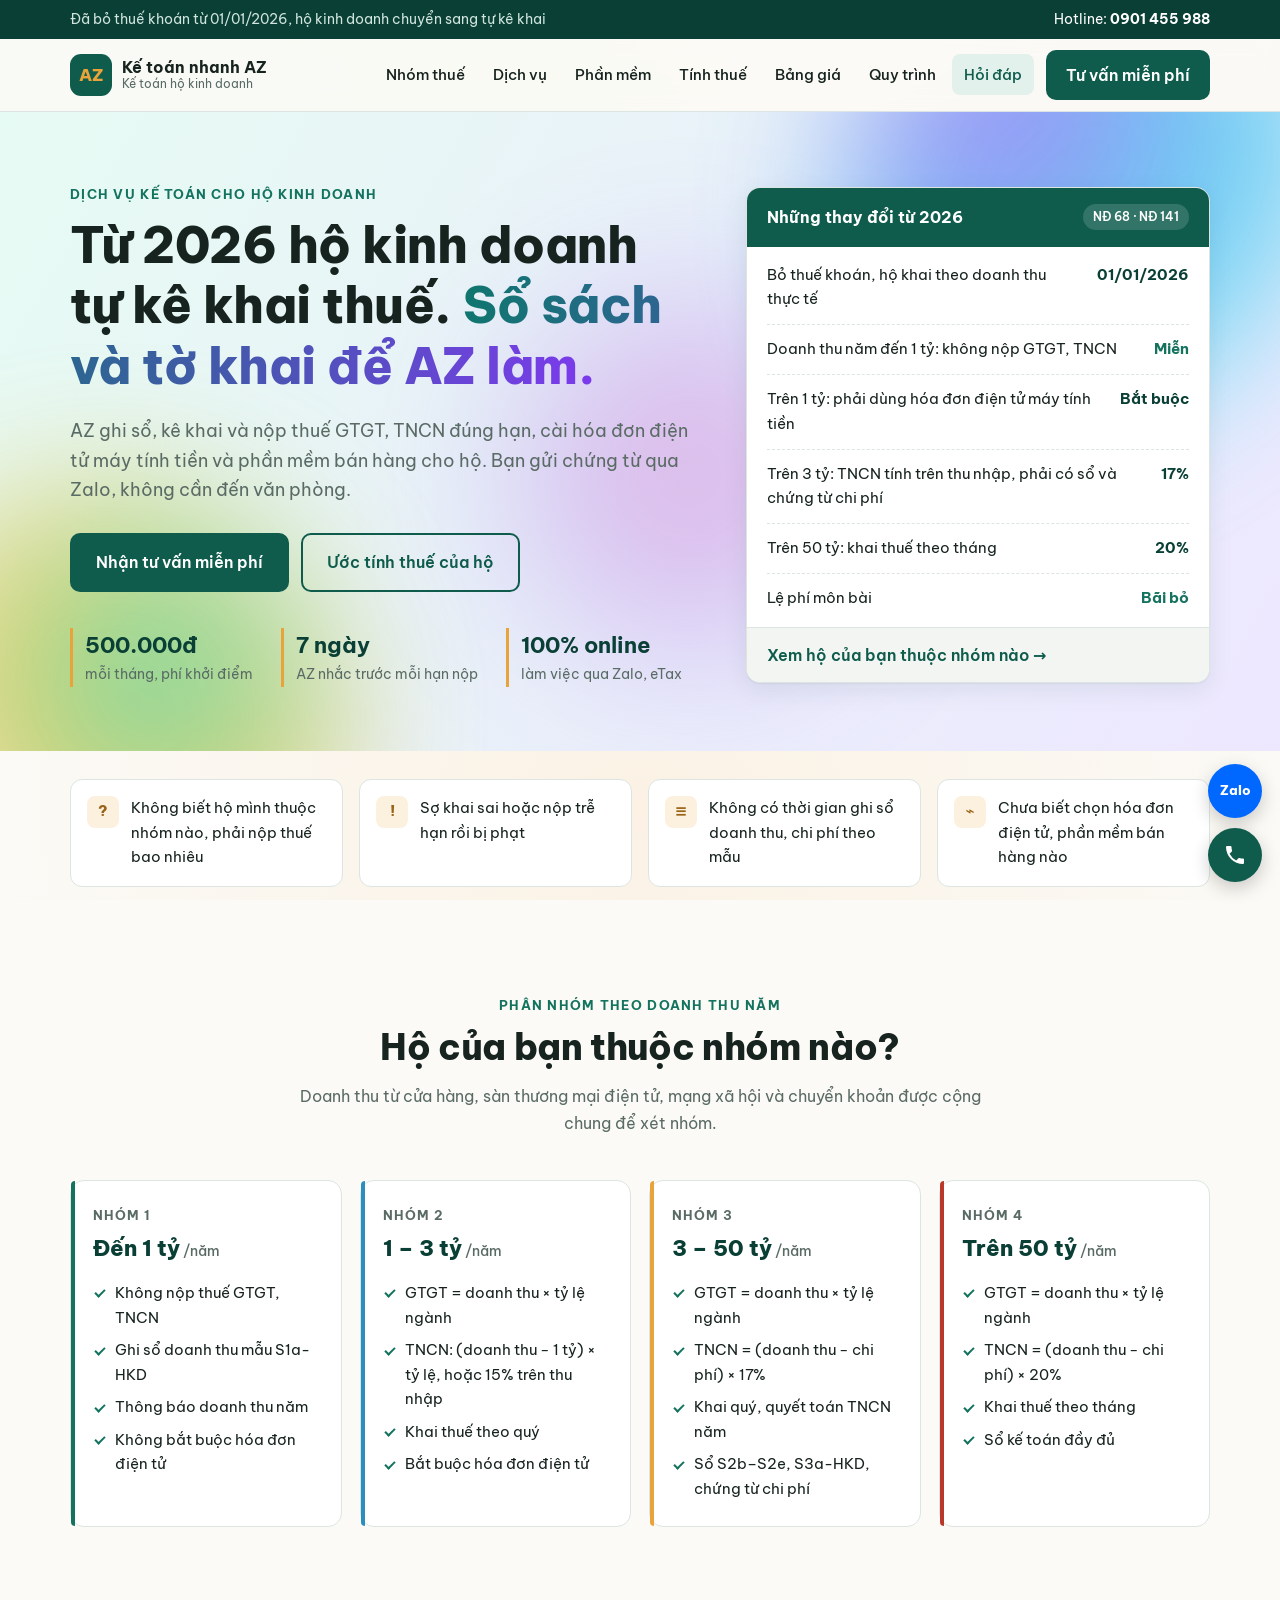
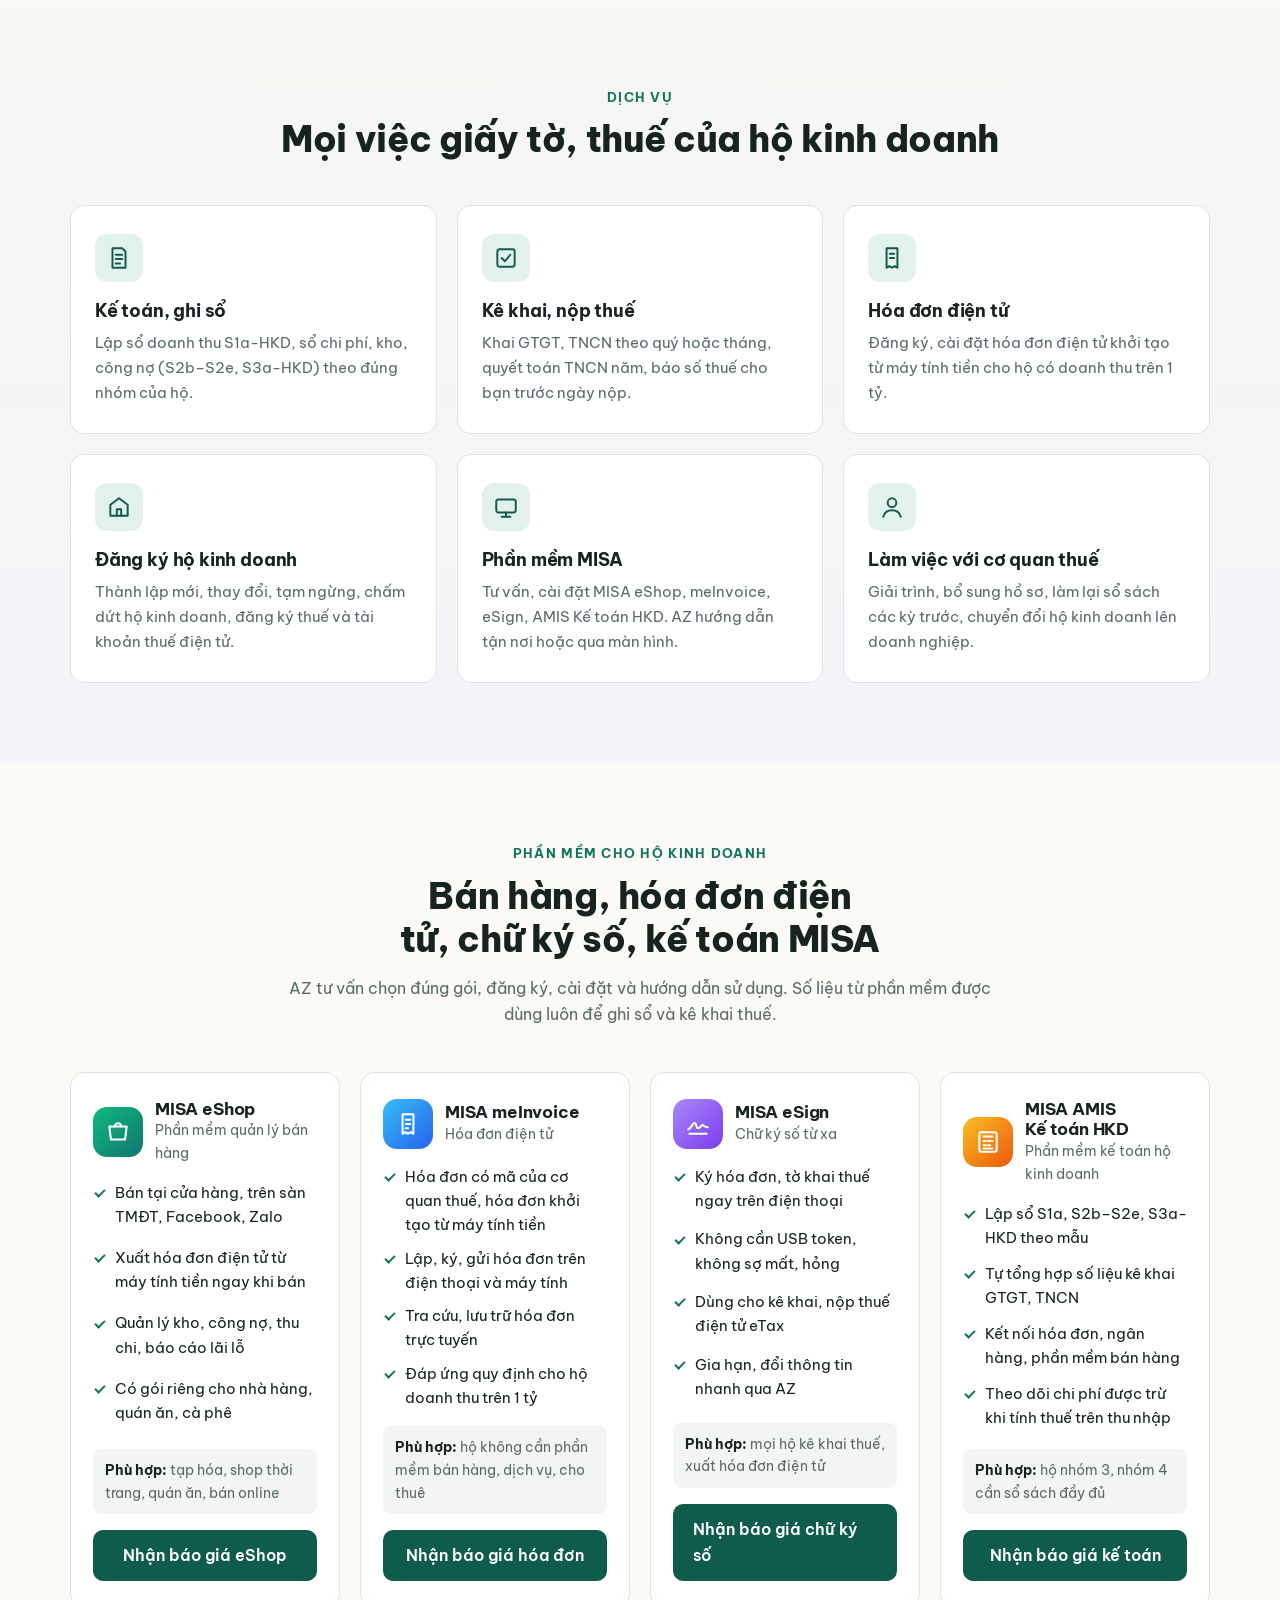
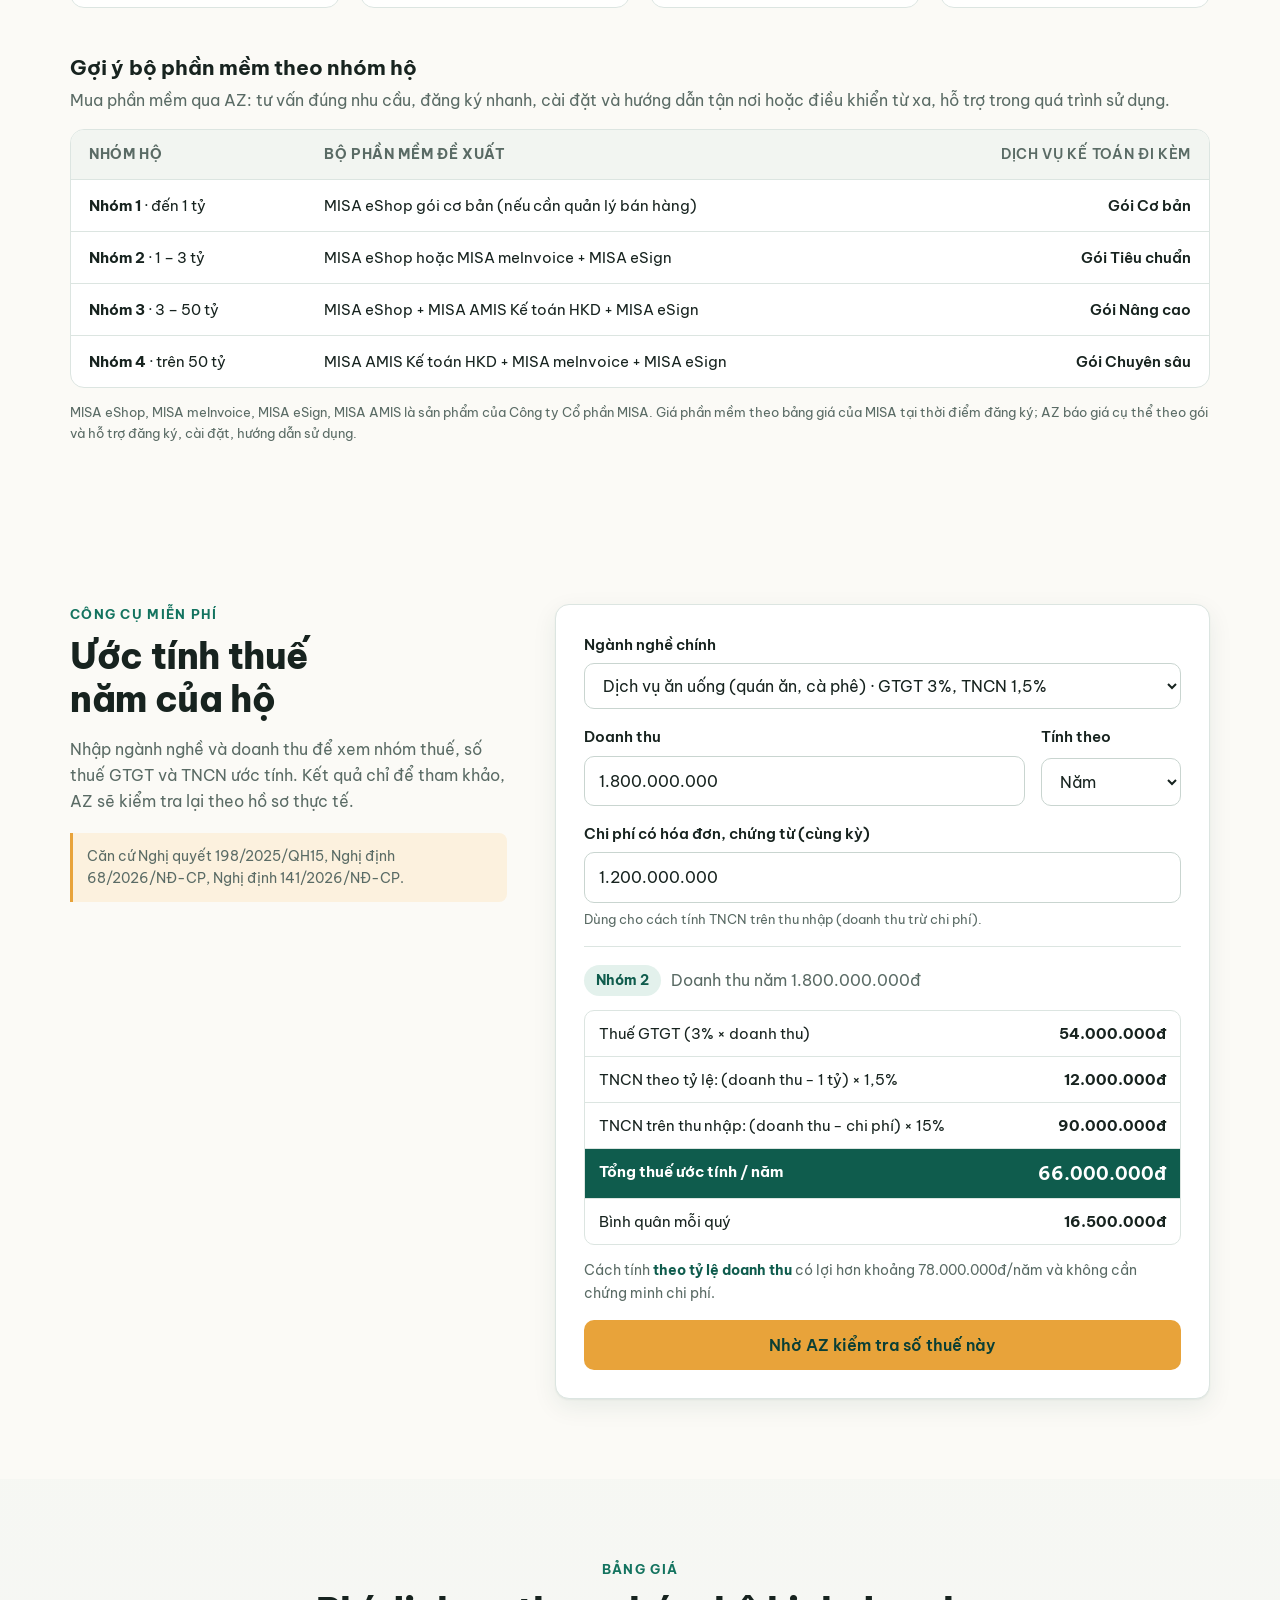
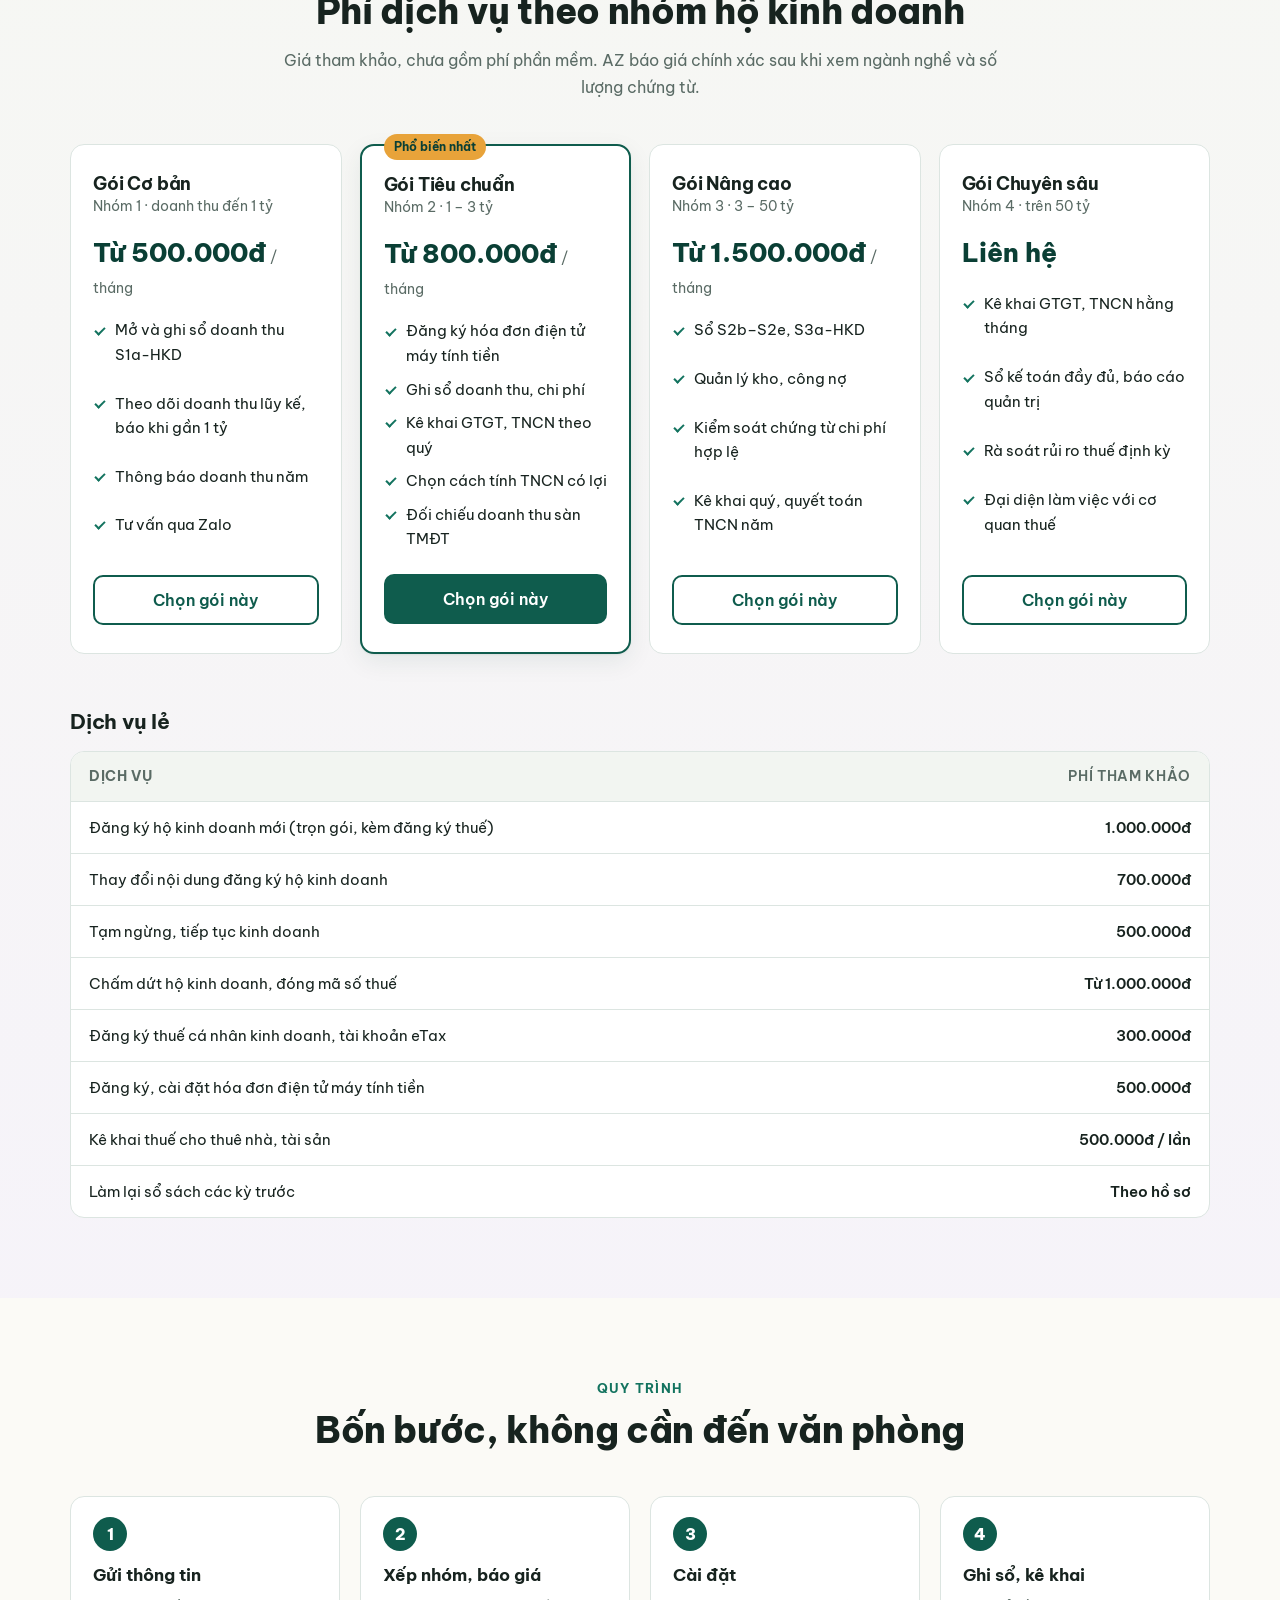
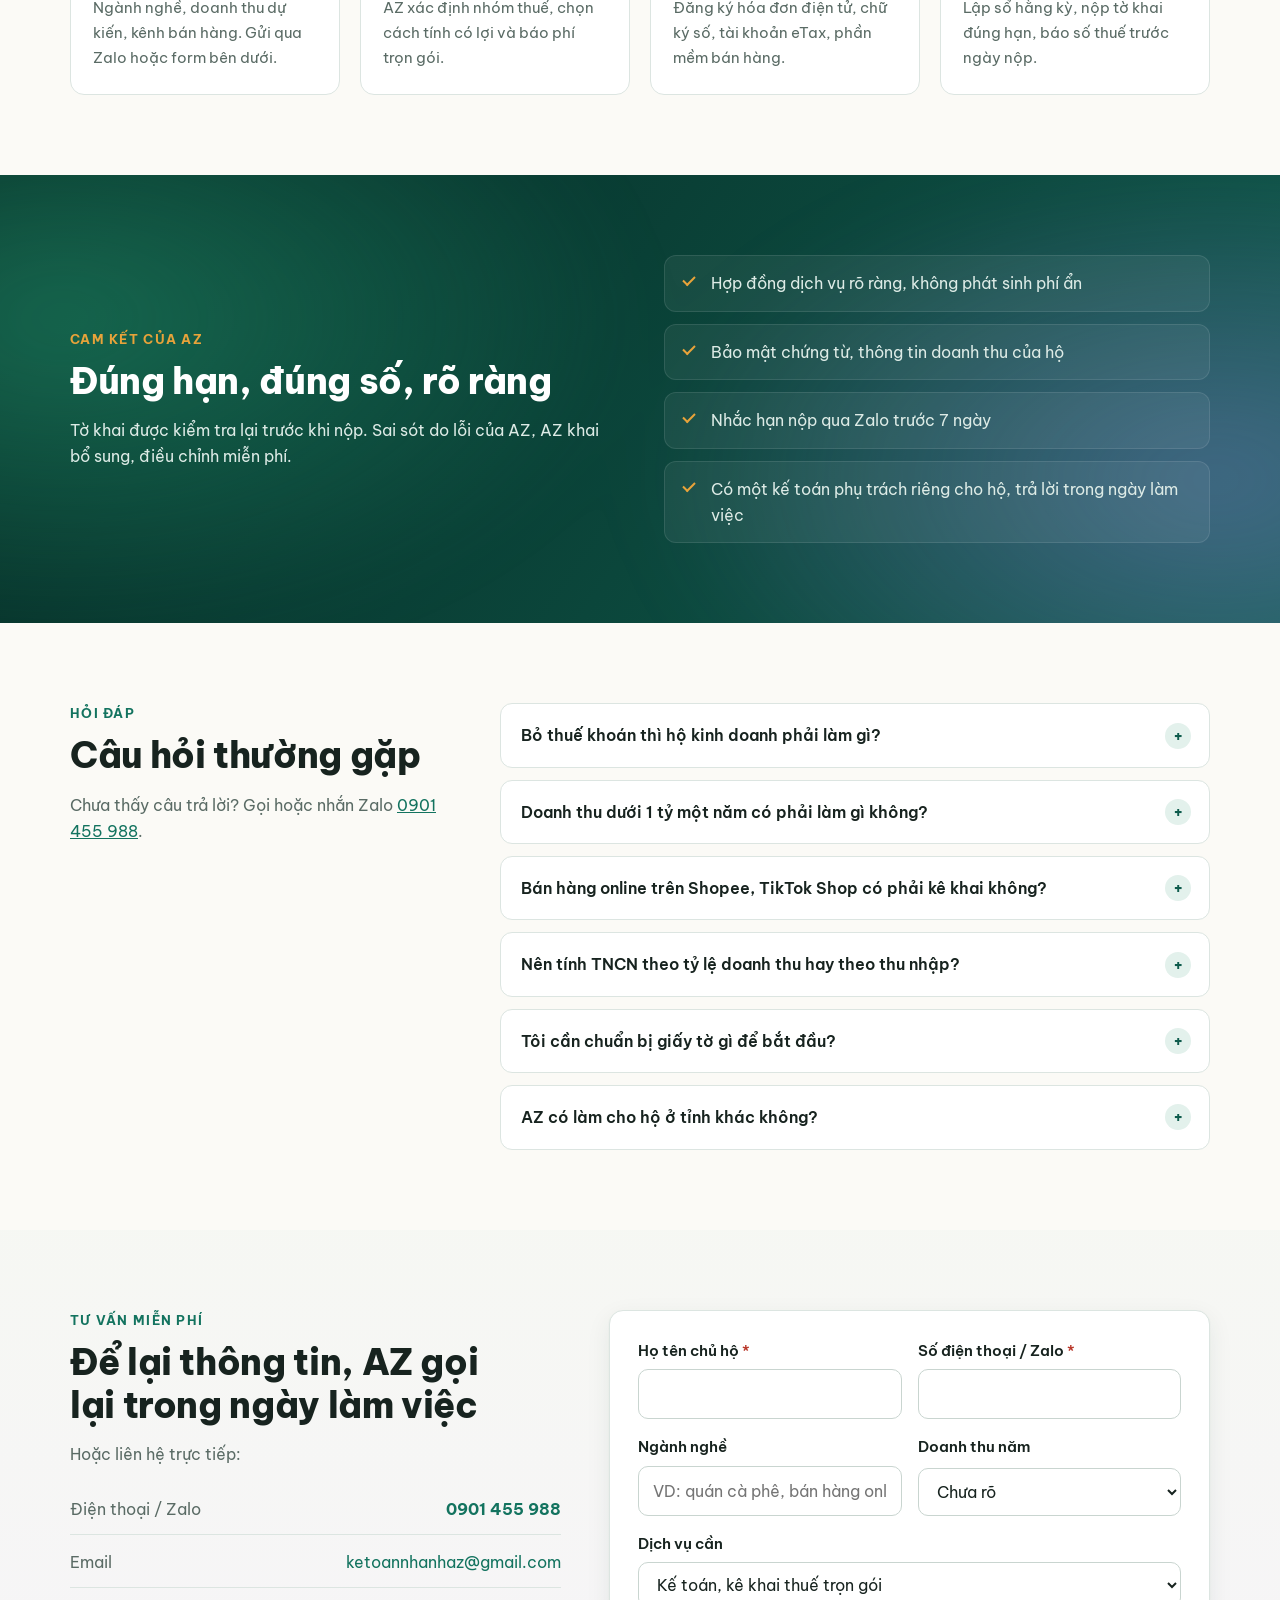
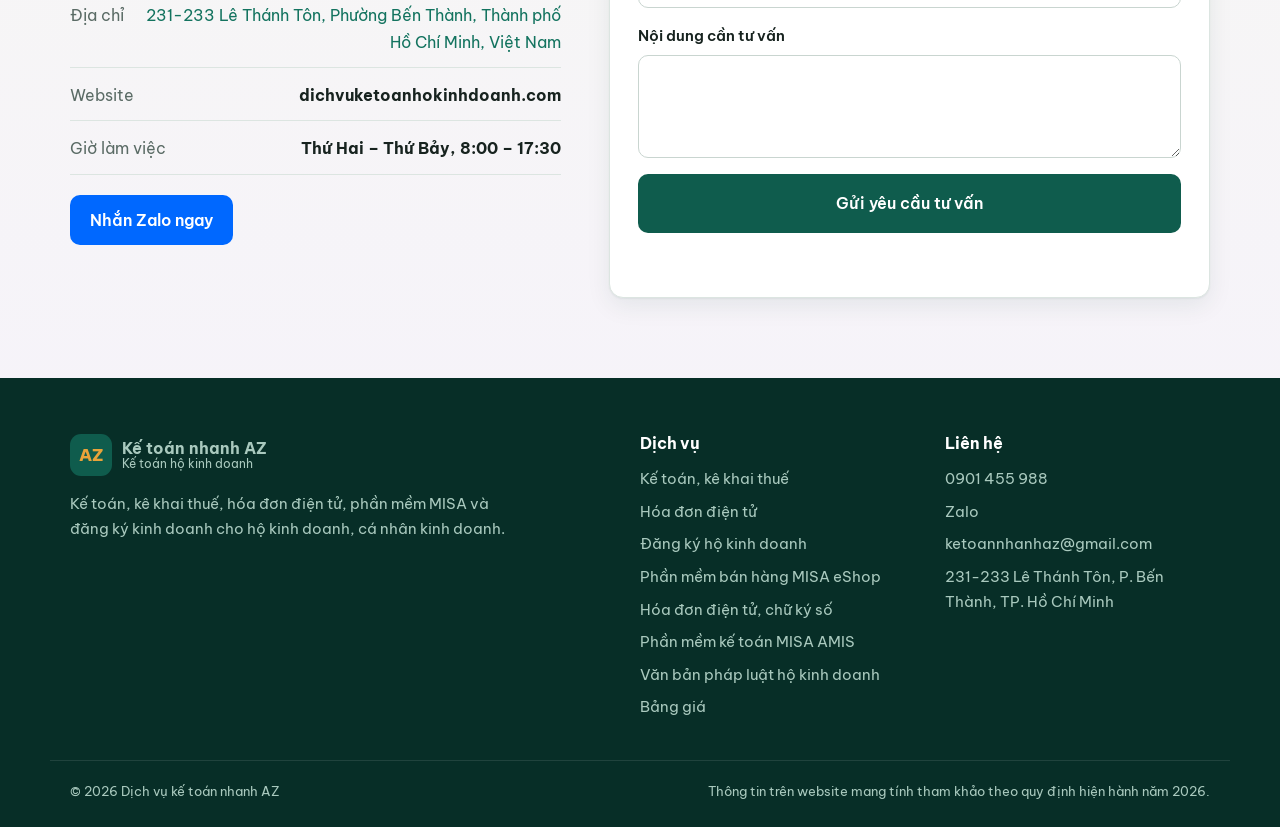
==== commit 0edeff6a: "Thêm địa chỉ 231-233 Lê Thánh Tôn vào mục liên hệ - Mục liên hệ và footer trang chủ, trang văn bản p" ====
--- a/docs/index.html
+++ b/docs/index.html
@@ -25,6 +25,13 @@
     "url": "https://dichvuketoanhokinhdoanh.com/",
     "telephone": "+84901455988",
     "areaServed": "VN",
+    "address": {
+      "@type": "PostalAddress",
+      "streetAddress": "231-233 Lê Thánh Tôn",
+      "addressLocality": "Phường Bến Thành",
+      "addressRegion": "Thành phố Hồ Chí Minh",
+      "addressCountry": "VN"
+    },
     "priceRange": "Từ 500.000đ/tháng",
     "description": "Kế toán, kê khai thuế, hóa đơn điện tử và đăng ký kinh doanh cho hộ kinh doanh."
   }
@@ -412,6 +419,7 @@
         <ul class="contact__list">
           <li><span>Điện thoại / Zalo</span><a href="tel:0901455988"><b>0901 455 988</b></a></li>
           <li><span>Email</span><a href="mailto:ketoannhanhaz@gmail.com">ketoannhanhaz@gmail.com</a></li>
+          <li><span>Địa chỉ</span><a href="https://www.google.com/maps/search/?api=1&amp;query=231-233+L%C3%AA+Th%C3%A1nh+T%C3%B4n%2C+Ph%C6%B0%E1%BB%9Dng+B%E1%BA%BFn+Th%C3%A0nh%2C+TP.+H%E1%BB%93+Ch%C3%AD+Minh" target="_blank" rel="noopener">231-233 Lê Thánh Tôn, Phường Bến Thành, Thành phố Hồ Chí Minh, Việt Nam</a></li>
           <li><span>Website</span><b>dichvuketoanhokinhdoanh.com</b></li>
           <li><span>Giờ làm việc</span><b>Thứ Hai – Thứ Bảy, 8:00 – 17:30</b></li>
         </ul>
@@ -500,6 +508,7 @@
         <li><a href="tel:0901455988">0901 455 988</a></li>
         <li><a href="https://zalo.me/0901455988" target="_blank" rel="noopener">Zalo</a></li>
         <li><a href="mailto:ketoannhanhaz@gmail.com">ketoannhanhaz@gmail.com</a></li>
+        <li><a href="https://www.google.com/maps/search/?api=1&amp;query=231-233+L%C3%AA+Th%C3%A1nh+T%C3%B4n%2C+Ph%C6%B0%E1%BB%9Dng+B%E1%BA%BFn+Th%C3%A0nh%2C+TP.+H%E1%BB%93+Ch%C3%AD+Minh" target="_blank" rel="noopener">231-233 Lê Thánh Tôn, P. Bến Thành, TP. Hồ Chí Minh</a></li>
       </ul>
     </div>
   </div>
--- a/docs/css/style.css
+++ b/docs/css/style.css
@@ -374,7 +374,8 @@
 .contact__info h2 + p { margin-top: 14px; }
 .contact__list { list-style: none; padding: 0; margin: 16px 0 0; display: grid; gap: 2px; }
 .contact__list li { display: flex; justify-content: space-between; gap: 16px; padding: 12px 0; border-bottom: 1px solid var(--line); }
-.contact__list span { color: var(--muted); }
+.contact__list span { color: var(--muted); flex: none; }
+.contact__list li > :last-child { text-align: right; }
 .contact__list a { text-decoration: none; }
 .form { padding: 28px; display: grid; gap: 16px; }
 .form__msg { font-size: .92rem; min-height: 1.4em; }
@@ -447,5 +448,6 @@
   .calc__form, .form { padding: 20px; }
   .footer__grid { grid-template-columns: 1fr; gap: 28px; }
   .contact__list li { flex-direction: column; gap: 0; }
+  .contact__list li > :last-child { text-align: left; }
   .table th, .table td { padding: 12px 14px; }
 }
